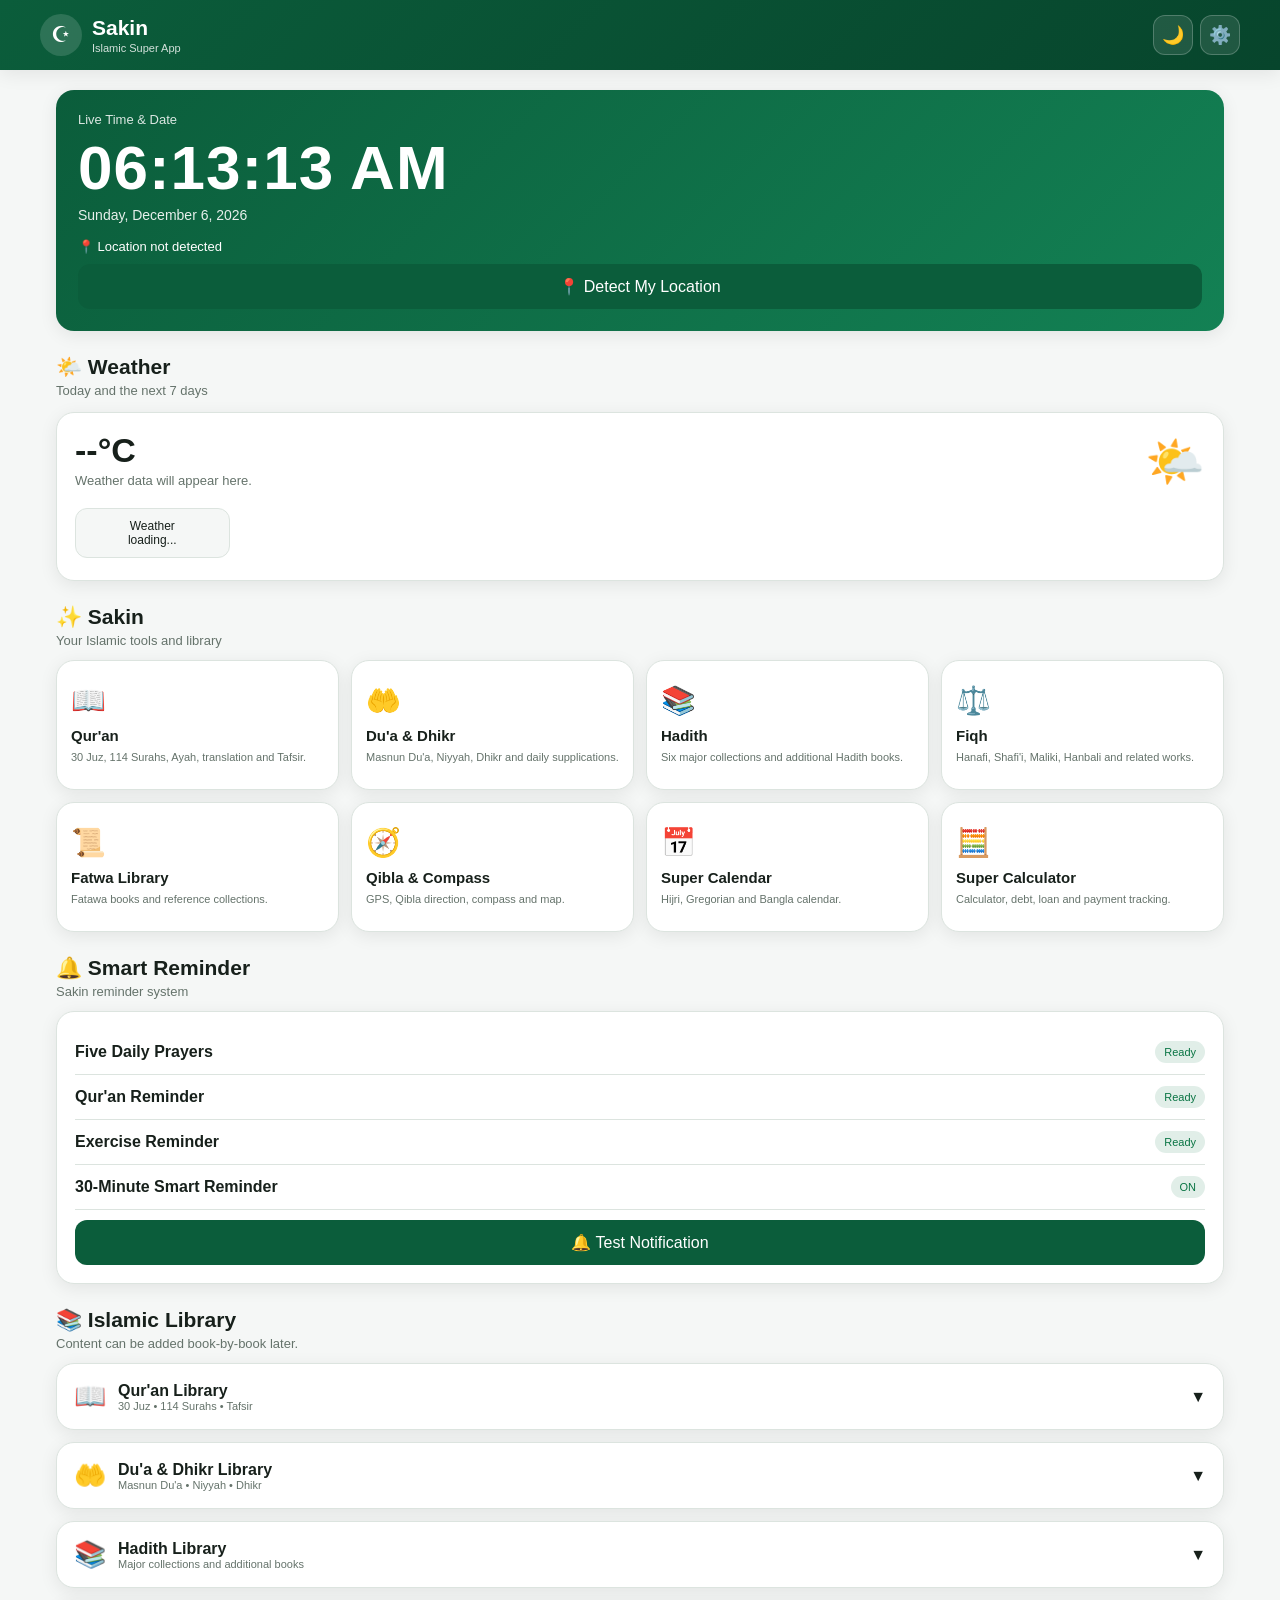
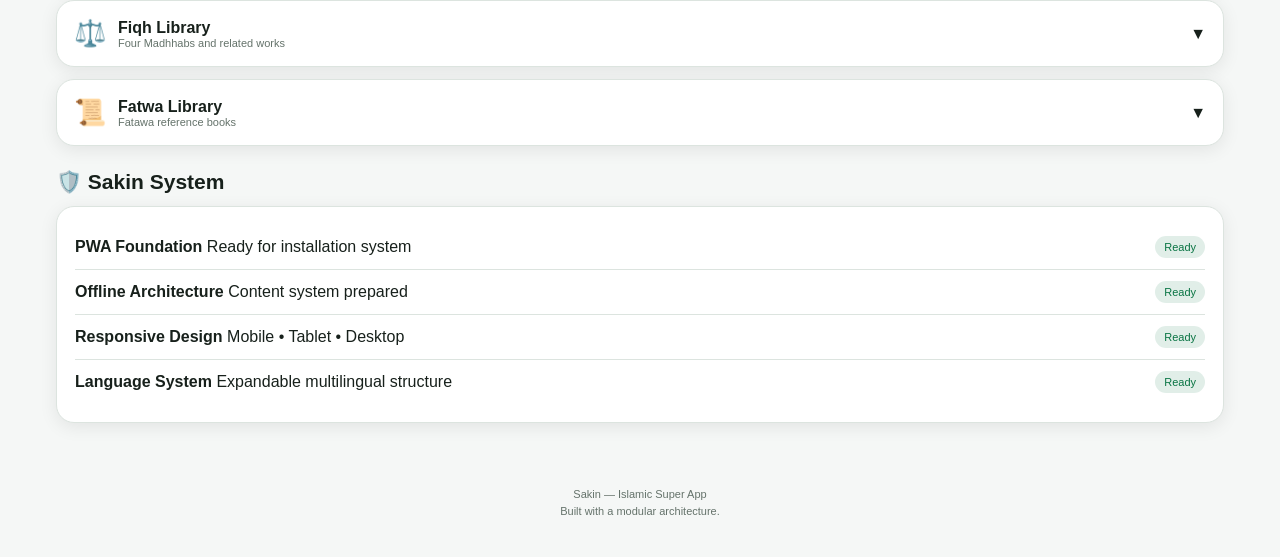
==== index.html @ 3ad5e125 "Update index.html" ====
<!DOCTYPE html>
<html lang="en">
<head>
  <meta charset="UTF-8">

  <meta
    name="viewport"
    content="width=device-width, initial-scale=1.0, viewport-fit=cover"
  >

  <meta
    name="theme-color"
    content="#0b5d3b"
  >

  <meta
    name="description"
    content="Sakin - Islamic Super App"
  >

  <title>Sakin - Islamic Super App</title>
<link rel="manifest" href="manifest.webmanifest">
<meta name="theme-color" content="#0f6b4f">
  <style>
    /* =====================================================
       SAKIN MASTER DESIGN SYSTEM
       ===================================================== */

    :root {
      --primary: #0b5d3b;
      --primary-dark: #07452c;
      --secondary: #d4af37;

      --bg: #f5f7f6;
      --card: #ffffff;
      --text: #17201b;
      --muted: #65736b;
      --border: #dce4df;

      --danger: #b42318;
      --success: #087443;

      --shadow:
        0 4px 18px rgba(0, 0, 0, 0.08);

      --radius: 18px;
    }

    * {
      box-sizing: border-box;
      margin: 0;
      padding: 0;
    }

    html {
      scroll-behavior: smooth;
    }

    body {
      font-family:
        Arial,
        Helvetica,
        sans-serif;

      background: var(--bg);
      color: var(--text);

      min-height: 100vh;

      transition:
        background 0.25s ease,
        color 0.25s ease;
    }

    button,
    select,
    input {
      font: inherit;
    }

    button {
      cursor: pointer;
    }

    /* =====================================================
       DARK MODE
       ===================================================== */

    body.dark-mode {
      --bg: #101614;
      --card: #18211d;
      --text: #f1f5f2;
      --muted: #aab8b0;
      --border: #2b3932;

      --shadow:
        0 4px 18px rgba(0, 0, 0, 0.30);
    }

    /* =====================================================
       HEADER
       ===================================================== */

    .top-header {
      position: sticky;
      top: 0;
      z-index: 1000;

      background:
        linear-gradient(
          135deg,
          var(--primary),
          var(--primary-dark)
        );

      color: white;

      padding:
        14px
        max(14px, env(safe-area-inset-right))
        14px
        max(14px, env(safe-area-inset-left));

      box-shadow: var(--shadow);
    }

    .header-inner {
      max-width: 1200px;
      margin: auto;

      display: flex;
      align-items: center;
      justify-content: space-between;

      gap: 12px;
    }

    .brand {
      display: flex;
      align-items: center;
      gap: 10px;
    }

    .brand-icon {
      width: 42px;
      height: 42px;

      display: grid;
      place-items: center;

      border-radius: 50%;

      background: rgba(255,255,255,0.14);

      font-size: 22px;
    }

    .brand-text h1 {
      font-size: 21px;
      line-height: 1.1;
    }

    .brand-text p {
      font-size: 11px;
      opacity: 0.82;
      margin-top: 3px;
    }

    .header-actions {
      display: flex;
      gap: 7px;
    }

    .icon-button {
      width: 40px;
      height: 40px;

      border: 1px solid rgba(255,255,255,0.22);
      border-radius: 12px;

      background: rgba(255,255,255,0.10);
      color: white;

      font-size: 18px;
    }

    /* =====================================================
       MAIN
       ===================================================== */

    main {
      width: 100%;
      max-width: 1200px;

      margin: auto;

      padding:
        16px
        max(16px, env(safe-area-inset-right))
        40px
        max(16px, env(safe-area-inset-left));
    }

    .section-title {
      margin: 24px 0 12px;
    }

    .section-title h2 {
      font-size: 21px;
    }

    .section-title p {
      color: var(--muted);
      font-size: 13px;
      margin-top: 4px;
    }

    /* =====================================================
       HOME STATUS
       ===================================================== */

    .hero {
      margin-top: 4px;

      background:
        linear-gradient(
          135deg,
          var(--primary),
          #138154
        );

      color: white;

      border-radius: var(--radius);

      padding: 22px;

      box-shadow: var(--shadow);
    }

    .hero-label {
      font-size: 13px;
      opacity: 0.85;
    }

    .live-time {
      font-size: clamp(34px, 8vw, 62px);
      font-weight: 700;

      margin-top: 5px;

      letter-spacing: 1px;
    }

    .live-date {
      font-size: 14px;
      opacity: 0.9;
      margin-top: 4px;
    }

    .location-status {
      margin-top: 16px;

      display: flex;
      align-items: center;
      gap: 8px;

      font-size: 13px;
    }

    /* =====================================================
       WEATHER
       ===================================================== */

    .weather-card {
      margin-top: 14px;
      padding: 18px;

      background: var(--card);
      border: 1px solid var(--border);

      border-radius: var(--radius);

      box-shadow: var(--shadow);
    }

    .weather-main {
      display: flex;
      align-items: center;
      justify-content: space-between;

      gap: 15px;
    }

    .weather-temperature {
      font-size: 34px;
      font-weight: 700;
    }

    .weather-info {
      color: var(--muted);
      font-size: 13px;
      line-height: 1.7;
    }

    .weather-forecast {
      display: grid;

      grid-template-columns:
        repeat(7, minmax(80px, 1fr));

      gap: 8px;

      overflow-x: auto;

      margin-top: 16px;
      padding-bottom: 4px;
    }

    .forecast-day {
      min-width: 80px;

      padding: 10px;

      background: var(--bg);

      border: 1px solid var(--border);

      border-radius: 12px;

      text-align: center;

      font-size: 12px;
    }

    .forecast-icon {
      font-size: 23px;
      margin: 7px 0;
    }

    /* =====================================================
       QUICK ACCESS
       ===================================================== */

    .module-grid {
      display: grid;

      grid-template-columns:
        repeat(auto-fit, minmax(145px, 1fr));

      gap: 12px;
    }

    .module-card {
      border: 1px solid var(--border);

      background: var(--card);

      color: var(--text);

      border-radius: var(--radius);

      padding: 18px 14px;

      min-height: 130px;

      text-align: left;

      box-shadow: var(--shadow);

      transition:
        transform 0.15s ease,
        border-color 0.15s ease;
    }

    .module-card:active {
      transform: scale(0.98);
    }

    .module-icon {
      font-size: 28px;
      margin-bottom: 10px;
    }

    .module-card h3 {
      font-size: 15px;
    }

    .module-card p {
      color: var(--muted);
      font-size: 11px;
      line-height: 1.5;
      margin-top: 5px;
    }

    /* =====================================================
       CONTENT LIBRARY
       ===================================================== */

    .library-card {
      background: var(--card);

      border: 1px solid var(--border);

      border-radius: var(--radius);

      margin-bottom: 12px;

      overflow: hidden;

      box-shadow: var(--shadow);
    }

    .library-header {
      width: 100%;

      border: 0;

      background: transparent;
      color: var(--text);

      padding: 17px;

      display: flex;
      align-items: center;
      justify-content: space-between;

      text-align: left;
    }

    .library-title {
      display: flex;
      align-items: center;
      gap: 12px;
    }

    .library-icon {
      font-size: 26px;
    }

    .library-body {
      display: none;

      padding:
        0
        17px
        17px;
    }

    .library-body.open {
      display: block;
    }

    .book-list {
      display: grid;
      gap: 8px;
    }

    .book-item {
      padding: 13px;

      border-radius: 12px;

      background: var(--bg);

      border: 1px solid var(--border);

      font-size: 13px;
    }

    .book-item small {
      display: block;

      color: var(--muted);

      margin-top: 4px;
    }

    /* =====================================================
       REMINDER
       ===================================================== */

    .reminder-box {
      padding: 18px;

      background: var(--card);

      border:
        1px solid
        var(--border);

      border-radius: var(--radius);

      box-shadow: var(--shadow);
    }

    .reminder-row {
      display: flex;
      align-items: center;
      justify-content: space-between;

      padding: 11px 0;

      border-bottom:
        1px solid
        var(--border);
    }

    .reminder-row:last-child {
      border-bottom: 0;
    }

    .status-badge {
      padding: 5px 9px;

      border-radius: 20px;

      background:
        rgba(8,116,67,0.12);

      color: var(--success);

      font-size: 11px;
    }

    /* =====================================================
       BUTTONS
       ===================================================== */

    .primary-button {
      width: 100%;

      border: 0;

      border-radius: 12px;

      background: var(--primary);
      color: white;

      padding: 13px 16px;

      margin-top: 10px;
    }

    .secondary-button {
      border: 1px solid var(--border);

      border-radius: 12px;

      background: var(--card);
      color: var(--text);

      padding: 11px 14px;
    }

    /* =====================================================
       SETTINGS PANEL
       ===================================================== */

    .settings-panel {
      position: fixed;

      inset: 0;

      z-index: 2000;

      background:
        rgba(0,0,0,0.55);

      display: none;

      align-items: flex-end;
      justify-content: center;
    }

    .settings-panel.open {
      display: flex;
    }

    .settings-sheet {
      width: 100%;
      max-width: 650px;

      max-height: 90vh;

      overflow-y: auto;

      background: var(--card);

      color: var(--text);

      border-radius:
        24px
        24px
        0
        0;

      padding: 20px;
    }

    .settings-top {
      display: flex;
      align-items: center;
      justify-content: space-between;

      margin-bottom: 16px;
    }

    .setting-row {
      display: flex;

      align-items: center;
      justify-content: space-between;

      gap: 15px;

      padding: 15px 0;

      border-bottom:
        1px solid
        var(--border);
    }

    .setting-row strong {
      display: block;
      font-size: 14px;
    }

    .setting-row span {
      display: block;

      color: var(--muted);

      font-size: 11px;

      margin-top: 4px;
    }

    select {
      max-width: 160px;

      padding: 9px;

      border:
        1px solid
        var(--border);

      border-radius: 10px;

      background: var(--card);
      color: var(--text);
    }

    /* =====================================================
       MODAL
       ===================================================== */

    .modal {
      position: fixed;

      inset: 0;

      z-index: 2500;

      background:
        rgba(0,0,0,0.55);

      display: none;

      align-items: center;
      justify-content: center;

      padding: 18px;
    }

    .modal.open {
      display: flex;
    }

    .modal-box {
      width: 100%;
      max-width: 600px;

      max-height: 90vh;

      overflow-y: auto;

      background: var(--card);

      color: var(--text);

      border-radius: 20px;

      padding: 20px;
    }

    /* =====================================================
       FOOTER
       ===================================================== */

    footer {
      text-align: center;

      color: var(--muted);

      font-size: 11px;

      padding: 25px 10px 40px;
    }

    /* =====================================================
       RESPONSIVE
       ===================================================== */

    @media (max-width: 600px) {

      main {
        padding-top: 12px;
      }

      .module-grid {
        grid-template-columns:
          repeat(2, minmax(0, 1fr));
      }

      .weather-forecast {
        grid-template-columns:
          repeat(7, 80px);
      }
    }

    @media (min-width: 900px) {

      .module-grid {
        grid-template-columns:
          repeat(4, 1fr);
      }

      .settings-panel {
        align-items: center;
      }

      .settings-sheet {
        border-radius: 22px;
      }
    }
  </style>
</head>

<body>

  <!-- =====================================================
       SAKIN HEADER
       ===================================================== -->

  <header class="top-header">

    <div class="header-inner">

      <div class="brand">

        <div class="brand-icon">
          ☪
        </div>

        <div class="brand-text">
          <h1>Sakin</h1>
          <p>Islamic Super App</p>
        </div>

      </div>

      <div class="header-actions">

        <button
          class="icon-button"
          type="button"
          onclick="toggleDarkMode()"
          aria-label="Dark mode"
        >
          🌙
        </button>

        <button
          class="icon-button"
          type="button"
          onclick="openSettings()"
          aria-label="Settings"
        >
          ⚙️
        </button>

      </div>

    </div>

  </header>


  <!-- =====================================================
       MAIN HOME
       ===================================================== -->

  <main>

    <!-- LIVE TIME -->

    <section class="hero">

      <div class="hero-label">
        Live Time & Date
      </div>

      <div
        id="live-time"
        class="live-time"
      >
        --:--:--
      </div>

      <div
        id="live-date"
        class="live-date"
      >
        Loading date...
      </div>

      <div
        id="location-status"
        class="location-status"
      >
        📍 Location not detected
      </div>

      <button
        class="primary-button"
        type="button"
        onclick="requestLocation()"
      >
        📍 Detect My Location
      </button>

    </section>


    <!-- ===================================================
         WEATHER
         =================================================== -->

    <div class="section-title">

      <h2>🌤️ Weather</h2>

      <p>
        Today and the next 7 days
      </p>

    </div>

    <section class="weather-card">

      <div class="weather-main">

        <div>

          <div
            id="weather-temperature"
            class="weather-temperature"
          >
            --°C
          </div>

          <div
            id="weather-condition"
            class="weather-info"
          >
            Weather data will appear here.
          </div>

        </div>

        <div
          id="weather-icon"
          style="font-size:48px;"
        >
          🌤️
        </div>

      </div>

      <div
        id="weather-forecast"
        class="weather-forecast"
      >

        <div class="forecast-day">
          Weather<br>loading...
        </div>

      </div>

    </section>


    <!-- ===================================================
         QUICK ACCESS
         =================================================== -->

    <div class="section-title">

      <h2>✨ Sakin</h2>

      <p>
        Your Islamic tools and library
      </p>

    </div>

    <section class="module-grid">

      <button
        class="module-card"
        onclick="openModule('quran')"
      >
        <div class="module-icon">📖</div>
        <h3>Qur'an</h3>
        <p>
          30 Juz, 114 Surahs, Ayah,
          translation and Tafsir.
        </p>
      </button>


      <button
        class="module-card"
        onclick="openModule('dua')"
      >
        <div class="module-icon">🤲</div>
        <h3>Du'a & Dhikr</h3>
        <p>
          Masnun Du'a, Niyyah,
          Dhikr and daily supplications.
        </p>
      </button>


      <button
        class="module-card"
        onclick="openModule('hadith')"
      >
        <div class="module-icon">📚</div>
        <h3>Hadith</h3>
        <p>
          Six major collections and
          additional Hadith books.
        </p>
      </button>


      <button
        class="module-card"
        onclick="openModule('fiqh')"
      >
        <div class="module-icon">⚖️</div>
        <h3>Fiqh</h3>
        <p>
          Hanafi, Shafi'i, Maliki,
          Hanbali and related works.
        </p>
      </button>


      <button
        class="module-card"
        onclick="openModule('fatwa')"
      >
        <div class="module-icon">📜</div>
        <h3>Fatwa Library</h3>
        <p>
          Fatawa books and reference
          collections.
        </p>
      </button>


      <button
        class="module-card"
        onclick="openModule('qibla')"
      >
        <div class="module-icon">🧭</div>
        <h3>Qibla & Compass</h3>
        <p>
          GPS, Qibla direction,
          compass and map.
        </p>
      </button>


      <button
        class="module-card"
        onclick="openModule('calendar')"
      >
        <div class="module-icon">📅</div>
        <h3>Super Calendar</h3>
        <p>
          Hijri, Gregorian and
          Bangla calendar.
        </p>
      </button>


      <button
        class="module-card"
        onclick="openModule('calculator')"
      >
        <div class="module-icon">🧮</div>
        <h3>Super Calculator</h3>
        <p>
          Calculator, debt,
          loan and payment tracking.
        </p>
      </button>

    </section>


    <!-- ===================================================
         SMART REMINDER
         =================================================== -->

    <div class="section-title">

      <h2>🔔 Smart Reminder</h2>

      <p>
        Sakin reminder system
      </p>

    </div>

    <section class="reminder-box">

      <div class="reminder-row">

        <div>
          <strong>Five Daily Prayers</strong>
        </div>

        <span class="status-badge">
          Ready
        </span>

      </div>


      <div class="reminder-row">

        <div>
          <strong>Qur'an Reminder</strong>
        </div>

        <span class="status-badge">
          Ready
        </span>

      </div>


      <div class="reminder-row">

        <div>
          <strong>Exercise Reminder</strong>
        </div>

        <span class="status-badge">
          Ready
        </span>

      </div>


      <div class="reminder-row">

        <div>
          <strong>30-Minute Smart Reminder</strong>
        </div>

        <span
          id="reminder-status"
          class="status-badge"
        >
          ON
        </span>

      </div>


      <button
        class="primary-button"
        onclick="testNotification()"
      >
        🔔 Test Notification
      </button>

    </section>


    <!-- ===================================================
         ISLAMIC LIBRARY
         =================================================== -->

    <div class="section-title">

      <h2>📚 Islamic Library</h2>

      <p>
        Content can be added book-by-book later.
      </p>

    </div>


    <!-- QURAN -->

    <section class="library-card">

      <button
        class="library-header"
        onclick="toggleLibrary('quran-library')"
      >

        <div class="library-title">

          <div class="library-icon">
            📖
          </div>

          <div>
            <strong>Qur'an Library</strong>
            <div style="font-size:11px;color:var(--muted);">
              30 Juz • 114 Surahs • Tafsir
            </div>
          </div>

        </div>

        <span>▼</span>

      </button>


      <div
        id="quran-library"
        class="library-body"
      >

        <div class="book-list">

          <div class="book-item">
            Juz 01
            <small>
              Content module ready for insertion
            </small>
          </div>

          <div class="book-item">
            Juz 02
            <small>
              Content module ready for insertion
            </small>
          </div>

          <div class="book-item">
            Juz 03
            <small>
              Content module ready for insertion
            </small>
          </div>

          <div class="book-item">
            + Add remaining Juz 04–30
            <small>
              New content can be added without changing the Home structure.
            </small>
          </div>

          <div class="book-item">
            Tafsir Library
            <small>
              Individual Tafsir sources can be added here.
            </small>
          </div>

        </div>

      </div>

    </section>


    <!-- DU'A -->

    <section class="library-card">

      <button
        class="library-header"
        onclick="toggleLibrary('dua-library')"
      >

        <div class="library-title">

          <div class="library-icon">
            🤲
          </div>

          <div>
            <strong>Du'a & Dhikr Library</strong>
            <div style="font-size:11px;color:var(--muted);">
              Masnun Du'a • Niyyah • Dhikr
            </div>
          </div>

        </div>

        <span>▼</span>

      </button>


      <div
        id="dua-library"
        class="library-body"
      >

        <div class="book-list">

          <div class="book-item">
            Masnun Du'a
          </div>

          <div class="book-item">
            Five Daily Prayer Niyyah
          </div>

          <div class="book-item">
            Tahajjud
          </div>

          <div class="book-item">
            Jumu'ah & Eid
          </div>

          <div class="book-item">
            Ayatul Kursi
          </div>

          <div class="book-item">
            Sayyidul Istighfar
          </div>

          <div class="book-item">
            Surah Al-Hashr — Last Three Ayahs
          </div>

        </div>

      </div>

    </section>


    <!-- HADITH -->

    <section class="library-card">

      <button
        class="library-header"
        onclick="toggleLibrary('hadith-library')"
      >

        <div class="library-title">

          <div class="library-icon">
            📚
          </div>

          <div>
            <strong>Hadith Library</strong>
            <div style="font-size:11px;color:var(--muted);">
              Major collections and additional books
            </div>
          </div>

        </div>

        <span>▼</span>

      </button>


      <div
        id="hadith-library"
        class="library-body"
      >

        <div class="book-list">

          <div class="book-item">
            Sahih al-Bukhari
          </div>

          <div class="book-item">
            Sahih Muslim
          </div>

          <div class="book-item">
            Sunan Abi Dawud
          </div>

          <div class="book-item">
            Jami' at-Tirmidhi
          </div>

          <div class="book-item">
            Sunan an-Nasa'i
          </div>

          <div class="book-item">
            Sunan Ibn Majah
          </div>

          <div class="book-item">
            Muwatta Imam Malik
          </div>

          <div class="book-item">
            + Add More Hadith Books
          </div>

        </div>

      </div>

    </section>


    <!-- FIQH -->

    <section class="library-card">

      <button
        class="library-header"
        onclick="toggleLibrary('fiqh-library')"
      >

        <div class="library-title">

          <div class="library-icon">
            ⚖️
          </div>

          <div>
            <strong>Fiqh Library</strong>
            <div style="font-size:11px;color:var(--muted);">
              Four Madhhabs and related works
            </div>
          </div>

        </div>

        <span>▼</span>

      </button>


      <div
        id="fiqh-library"
        class="library-body"
      >

        <div class="book-list">

          <div class="book-item">
            Hanafi Fiqh
          </div>

          <div class="book-item">
            Shafi'i Fiqh
          </div>

          <div class="book-item">
            Maliki Fiqh
          </div>

          <div class="book-item">
            Hanbali Fiqh
          </div>

          <div class="book-item">
            Four Imams — Reference Library
          </div>

          <div class="book-item">
            + Add Fiqh Books
          </div>

        </div>

      </div>

    </section>


    <!-- FATWA -->

    <section class="library-card">

      <button
        class="library-header"
        onclick="toggleLibrary('fatwa-library')"
      >

        <div class="library-title">

          <div class="library-icon">
            📜
          </div>

          <div>
            <strong>Fatwa Library</strong>
            <div style="font-size:11px;color:var(--muted);">
              Fatawa reference books
            </div>
          </div>

        </div>

        <span>▼</span>

      </button>


      <div
        id="fatwa-library"
        class="library-body"
      >

        <div class="book-list">

          <div class="book-item">
            Fatawa Shami
          </div>

          <div class="book-item">
            Fatawa Alamgiri
          </div>

          <div class="book-item">
            Other Fatawa Collections
          </div>

          <div class="book-item">
            + Add More Fatwa Books
          </div>

        </div>

      </div>

    </section>


    <!-- ===================================================
         SYSTEM STATUS
         =================================================== -->

    <div class="section-title">

      <h2>🛡️ Sakin System</h2>

    </div>

    <section class="reminder-box">

      <div class="reminder-row">

        <div>
          <strong>PWA Foundation</strong>
          <span>Ready for installation system</span>
        </div>

        <span class="status-badge">
          Ready
        </span>

      </div>


      <div class="reminder-row">

        <div>
          <strong>Offline Architecture</strong>
          <span>Content system prepared</span>
        </div>

        <span class="status-badge">
          Ready
        </span>

      </div>


      <div class="reminder-row">

        <div>
          <strong>Responsive Design</strong>
          <span>Mobile • Tablet • Desktop</span>
        </div>

        <span class="status-badge">
          Ready
        </span>

      </div>


      <div class="reminder-row">

        <div>
          <strong>Language System</strong>
          <span>Expandable multilingual structure</span>
        </div>

        <span class="status-badge">
          Ready
        </span>

      </div>

    </section>

  </main>


  <!-- =====================================================
       FOOTER
       ===================================================== -->

  <footer>
    <div>
      Sakin — Islamic Super App
    </div>

    <div style="margin-top:5px;">
      Built with a modular architecture.
    </div>
  </footer>


  <!-- =====================================================
       SETTINGS PANEL
       ===================================================== -->

  <div
    id="settings-panel"
    class="settings-panel"
    onclick="closeSettingsOutside(event)"
  >

    <div
      class="settings-sheet"
      onclick="event.stopPropagation()"
    >

      <div class="settings-top">

        <h2>⚙️ Settings</h2>

        <button
          class="secondary-button"
          onclick="closeSettings()"
        >
          ✕
        </button>

      </div>


      <div class="setting-row">

        <div>
          <strong>🌙 Dark Mode</strong>
          <span>
            Change Sakin appearance
          </span>
        </div>

        <button
          class="secondary-button"
          onclick="toggleDarkMode()"
        >
          Toggle
        </button>

      </div>


      <div class="setting-row">

        <div>
          <strong>🔔 Smart Reminder</strong>
          <span>
            Enable or disable reminder system
          </span>
        </div>

        <button
          id="reminder-toggle"
          class="secondary-button"
          onclick="toggleReminder()"
        >
          ON
        </button>

      </div>


      <div class="setting-row">

        <div>
          <strong>🌐 Language</strong>
          <span>
            Default language: English
          </span>
        </div>

        <select
          id="language-select"
          onchange="changeLanguage(this.value)"
        >

          <option value="en">
            English
          </option>

          <option value="bn">
            বাংলা
          </option>

          <option value="ar">
            العربية
          </option>

          <option value="ur">
            اردو
          </option>

          <option value="tr">
            Türkçe
          </option>

          <option value="id">
            Indonesian
          </option>

          <option value="ms">
            Malay
          </option>

          <option value="fa">
            فارسی
          </option>

        </select>

      </div>


      <div class="setting-row">

        <div>
          <strong>📍 Location</strong>
          <span id="settings-location">
            Location not detected
          </span>
        </div>

        <button
          class="secondary-button"
          onclick="requestLocation()"
        >
          Detect
        </button>

      </div>


      <div class="setting-row">

        <div>
          <strong>🔔 Notification Permission</strong>
          <span>
            Browser notification permission
          </span>
        </div>

        <button
          class="secondary-button"
          onclick="requestNotificationPermission()"
        >
          Allow
        </button>

      </div>


      <div style="margin-top:18px;">

        <button
          class="primary-button"
          onclick="closeSettings()"
        >
          Done
        </button>

      </div>

    </div>

  </div>


  <!-- =====================================================
       GENERAL MODULE MODAL
       ===================================================== -->

  <div
    id="module-modal"
    class="modal"
    onclick="closeModuleOutside(event)"
  >

    <div
      class="modal-box"
      onclick="event.stopPropagation()"
    >

      <div
        style="
          display:flex;
          align-items:center;
          justify-content:space-between;
          gap:10px;
        "
      >

        <h2 id="module-title">
          Sakin Module
        </h2>

        <button
          class="secondary-button"
          onclick="closeModule()"
        >
          ✕
        </button>

      </div>


      <div
        id="module-content"
        style="margin-top:16px;"
      >
      </div>

    </div>

  </div>


  <!-- =====================================================
       JAVASCRIPT
       ===================================================== -->

  <script>

    /* =====================================================
       SAKIN GLOBAL STATE
       ===================================================== */

    const SAKIN = {

      language:
        localStorage.getItem("sakinLanguage")
        || "en",

      darkMode:
        localStorage.getItem("sakinDarkMode")
        === "true",

      reminder:
        localStorage.getItem("sakinReminder")
        !== "false",

      latitude:
        localStorage.getItem("sakinLatitude"),

      longitude:
        localStorage.getItem("sakinLongitude")

    };


    /* =====================================================
       LIVE CLOCK
       ===================================================== */

    function updateLiveClock() {

      const now = new Date();

      const time =
        now.toLocaleTimeString(
          "en-US",
          {
            hour: "2-digit",
            minute: "2-digit",
            second: "2-digit"
          }
        );

      const date =
        now.toLocaleDateString(
          "en-US",
          {
            weekday: "long",
            year: "numeric",
            month: "long",
            day: "numeric"
          }
        );

      const timeElement =
        document.getElementById("live-time");

      const dateElement =
        document.getElementById("live-date");

      if (timeElement) {
        timeElement.textContent = time;
      }

      if (dateElement) {
        dateElement.textContent = date;
      }

    }


    updateLiveClock();

    setInterval(
      updateLiveClock,
      1000
    );


    /* =====================================================
       DARK MODE
       ===================================================== */

    function applyDarkMode() {

      document.body.classList.toggle(
        "dark-mode",
        SAKIN.darkMode
      );

    }


    function toggleDarkMode() {

      SAKIN.darkMode =
        !SAKIN.darkMode;

      localStorage.setItem(
        "sakinDarkMode",
        SAKIN.darkMode
      );

      applyDarkMode();

    }


    applyDarkMode();


    /* =====================================================
       SETTINGS
       ===================================================== */

    function openSettings() {

      const panel =
        document.getElementById(
          "settings-panel"
        );

      if (panel) {
        panel.classList.add("open");
      }

    }


    function closeSettings() {

      const panel =
        document.getElementById(
          "settings-panel"
        );

      if (panel) {
        panel.classList.remove("open");
      }

    }


    function closeSettingsOutside(event) {

      if (
        event.target &&
        event.target.id ===
        "settings-panel"
      ) {
        closeSettings();
      }

    }


    /* =====================================================
       LOCATION
       ===================================================== */

    function requestLocation() {

      if (
        !navigator.geolocation
      ) {

        updateLocationText(
          "Location is not supported."
        );

        return;

      }


      updateLocationText(
        "Detecting location..."
      );


      navigator.geolocation.getCurrentPosition(

        function(position) {

          SAKIN.latitude =
            position.coords.latitude;

          SAKIN.longitude =
            position.coords.longitude;


          localStorage.setItem(
            "sakinLatitude",
            SAKIN.latitude
          );

          localStorage.setItem(
            "sakinLongitude",
            SAKIN.longitude
          );


          updateLocationText(
            "Location detected successfully."
          );


          loadWeather();

        },

        function() {

          updateLocationText(
            "Location permission was not granted."
          );

        },

        {

          enableHighAccuracy: true,

          timeout: 10000,

          maximumAge: 3600000

        }

      );

    }


    function updateLocationText(message) {

      const home =
        document.getElementById(
          "location-status"
        );

      const settings =
        document.getElementById(
          "settings-location"
        );

      if (home) {
        home.textContent =
          "📍 " + message;
      }

      if (settings) {
        settings.textContent =
          message;
      }

    }


    /* =====================================================
       WEATHER FOUNDATION
       ===================================================== */

    async function loadWeather() {

      if (
        !SAKIN.latitude ||
        !SAKIN.longitude
      ) {

        document.getElementById(
          "weather-condition"
        ).textContent =
          "Allow location access to load local weather.";

        return;

      }


      try {

        const url =
          "https://api.open-meteo.com/v1/forecast"
          + "?latitude="
          + encodeURIComponent(
              SAKIN.latitude
            )
          + "&longitude="
          + encodeURIComponent(
              SAKIN.longitude
            )
          + "&current=temperature_2m,weather_code"
          + "&daily=temperature_2m_max,temperature_2m_min,weather_code"
          + "&timezone=auto";


        const response =
          await fetch(url);


        if (!response.ok) {
          throw new Error(
            "Weather request failed."
          );
        }


        const data =
          await response.json();


        if (
          data.current &&
          data.current.temperature_2m
          !== undefined
        ) {

          document.getElementById(
            "weather-temperature"
          ).textContent =
            Math.round(
              data.current.temperature_2m
            )
            + "°C";

        }


        document.getElementById(
          "weather-condition"
        ).textContent =
          "Current local weather";



        const forecast =
          document.getElementById(
            "weather-forecast"
          );


        forecast.innerHTML = "";


        if (
          data.daily &&
          data.daily.time
        ) {

          const days =
            Math.min(
              7,
              data.daily.time.length
            );


          for (
            let i = 0;
            i < days;
            i++
          ) {

            const day =
              new Date(
                data.daily.time[i]
              );


            const card =
              document.createElement(
                "div"
              );

            card.className =
              "forecast-day";


            card.innerHTML =

              "<strong>"
              +
              day.toLocaleDateString(
                "en-US",
                {
                  weekday: "short"
                }
              )
              +
              "</strong>"
              +

              "<div class='forecast-icon'>🌤️</div>"
              +

              "<div>"
              +
              Math.round(
                data.daily.temperature_2m_max[i]
              )
              +
              "° / "
              +
              Math.round(
                data.daily.temperature_2m_min[i]
              )
              +
              "°C"
              +
              "</div>";


            forecast.appendChild(
              card
            );

          }

        }

      }

      catch (error) {

        console.log(
          "Sakin weather error:",
          error
        );


        document.getElementById(
          "weather-condition"
        ).textContent =
          "Weather update is temporarily unavailable.";

      }

    }


    /* =====================================================
       REMINDER
       ===================================================== */

    function toggleReminder() {

      SAKIN.reminder =
        !SAKIN.reminder;


      localStorage.setItem(
        "sakinReminder",
        SAKIN.reminder
      );


      const button =
        document.getElementById(
          "reminder-toggle"
        );

      const status =
        document.getElementById(
          "reminder-status"
        );


      if (button) {

        button.textContent =
          SAKIN.reminder
          ? "ON"
          : "OFF";

      }


      if (status) {

        status.textContent =
          SAKIN.reminder
          ? "ON"
          : "OFF";

      }

    }


    /* =====================================================
       NOTIFICATIONS
       ===================================================== */

    async function requestNotificationPermission() {

      if (
        !("Notification" in window)
      ) {

        alert(
          "Notifications are not supported by this browser."
        );

        return;

      }


      const permission =
        await Notification.requestPermission();


      if (
        permission === "granted"
      ) {

        alert(
          "Sakin notification permission is enabled."
        );

      }

    }


    async function testNotification() {

      if (
        !("Notification" in window)
      ) {

        alert(
          "Notifications are not supported."
        );

        return;

      }


      if (
        Notification.permission
        !== "granted"
      ) {

        const permission =
          await Notification.requestPermission();


        if (
          permission !== "granted"
        ) {

          return;

        }

      }


      new Notification(
        "Sakin Smart Reminder",
        {
          body:
            "Sakin notification system is working."
        }
      );

    }


    /* =====================================================
       LIBRARY ACCORDION
       ===================================================== */

    function toggleLibrary(id) {

      const element =
        document.getElementById(id);


      if (element) {

        element.classList.toggle(
          "open"
        );

      }

    }


    /* =====================================================
       MODULE SYSTEM
       ===================================================== */

    function openModule(module) {

      const modal =
        document.getElementById(
          "module-modal"
        );

      const title =
        document.getElementById(
          "module-title"
        );

      const content =
        document.getElementById(
          "module-content"
        );


      const modules = {

        quran: {

          title:
            "📖 Qur'an",

          content:
            `
            <p>
              Qur'an module foundation is ready.
            </p>

            <div class="book-list" style="margin-top:14px;">

              <div class="book-item">
                30 Juz
              </div>

              <div class="book-item">
                114 Surahs
              </div>

              <div class="book-item">
                Arabic • Bangla • English
              </div>

              <div class="book-item">
                Tafsir Library
              </div>

            </div>
            `

        },


        dua: {

          title:
            "🤲 Du'a & Dhikr",

          content:
            `
            <div class="book-list">

              <div class="book-item">
                Masnun Du'a
              </div>

              <div class="book-item">
                Five Daily Prayer Niyyah
              </div>

              <div class="book-item">
                Tahajjud
              </div>

              <div class="book-item">
                Jumu'ah & Eid
              </div>

              <div class="book-item">
                Ayatul Kursi
              </div>

              <div class="book-item">
                Sayyidul Istighfar
              </div>

            </div>
            `

        },


        hadith: {

          title:
            "📚 Hadith",

          content:
            `
            <div class="book-list">

              <div class="book-item">
                Sahih al-Bukhari
              </div>

              <div class="book-item">
                Sahih Muslim
              </div>

              <div class="book-item">
                Sunan Abi Dawud
              </div>

              <div class="book-item">
                Jami' at-Tirmidhi
              </div>

              <div class="book-item">
                Sunan an-Nasa'i
              </div>

              <div class="book-item">
                Sunan Ibn Majah
              </div>

              <div class="book-item">
                Muwatta Imam Malik
              </div>

            </div>
            `

        },


        fiqh: {

          title:
            "⚖️ Fiqh",

          content:
            `
            <div class="book-list">

              <div class="book-item">
                Hanafi
              </div>

              <div class="book-item">
                Shafi'i
              </div>

              <div class="book-item">
                Maliki
              </div>

              <div class="book-item">
                Hanbali
              </div>

              <div class="book-item">
                Four Imams Reference Library
              </div>

            </div>
            `

        },


        fatwa: {

          title:
            "📜 Fatwa Library",

          content:
            `
            <div class="book-list">

              <div class="book-item">
                Fatawa Shami
              </div>

              <div class="book-item">
                Fatawa Alamgiri
              </div>

              <div class="book-item">
                Additional Fatawa Books
              </div>

            </div>
            `

        },


        qibla: {

          title:
            "🧭 Qibla & Compass",

          content:
            `
            <p>
              Qibla and compass foundation is ready.
            </p>

            <p style="margin-top:10px;color:var(--muted);">
              GPS and device compass integration
              will be connected in the next module.
            </p>
            `

        },


        calendar: {

          title:
            "📅 Super Calendar",

          content:
            `
            <div class="book-list">

              <div class="book-item">
                Gregorian Calendar
              </div>

              <div class="book-item">
                Hijri Calendar
              </div>

              <div class="book-item">
                Bangla Calendar
              </div>

              <div class="book-item">
                Location-based Holidays
              </div>

            </div>
            `

        },


        calculator: {

          title:
            "🧮 Super Calculator",

          content:
            `
            <div class="book-list">

              <div class="book-item">
                Super Calculator
              </div>

              <div class="book-item">
                Loan Tracking
              </div>

              <div class="book-item">
                Debt / Due Tracking
              </div>

              <div class="book-item">
                Payment Reminder
              </div>

            </div>
            `

        }

      };


      const selected =
        modules[module];


      if (!selected) {
        return;
      }


      title.textContent =
        selected.title;


      content.innerHTML =
        selected.content;


      modal.classList.add(
        "open"
      );

    }


    function closeModule() {

      document.getElementById(
        "module-modal"
      ).classList.remove(
        "open"
      );

    }


    function closeModuleOutside(event) {

      if (
        event.target &&
        event.target.id ===
        "module-modal"
      ) {

        closeModule();

      }

    }


    /* =====================================================
       LANGUAGE FOUNDATION
       ===================================================== */

    function changeLanguage(language) {

      SAKIN.language =
        language;


      localStorage.setItem(
        "sakinLanguage",
        language
      );


      /*
        Full multilingual content system
        will be connected to the content
        database/module in a later stage.
      */

      console.log(
        "Sakin language:",
        language
      );

    }


    /* =====================================================
       INITIALIZATION
       ===================================================== */

    function initializeSakin() {

      const language =
        document.getElementById(
          "language-select"
        );

      if (language) {

        language.value =
          SAKIN.language;

      }


      const reminder =
        document.getElementById(
          "reminder-toggle"
        );

      if (reminder) {

        reminder.textContent =
          SAKIN.reminder
          ? "ON"
          : "OFF";

      }


      const status =
        document.getElementById(
          "reminder-status"
        );

      if (status) {

        status.textContent =
          SAKIN.reminder
          ? "ON"
          : "OFF";

      }


      if (
        SAKIN.latitude &&
        SAKIN.longitude
      ) {

        updateLocationText(
          "Previously saved location available."
        );

        loadWeather();

      }

    }
  


    initializeSakin();
if ("serviceWorker" in navigator) {
  window.addEventListener("load", () => {
    navigator.serviceWorker.register("./service-worker.js")
      .catch(error => {
        console.error("Sakin Service Worker failed:", error);
      });
  });
}
  </script>

</body>
</html>
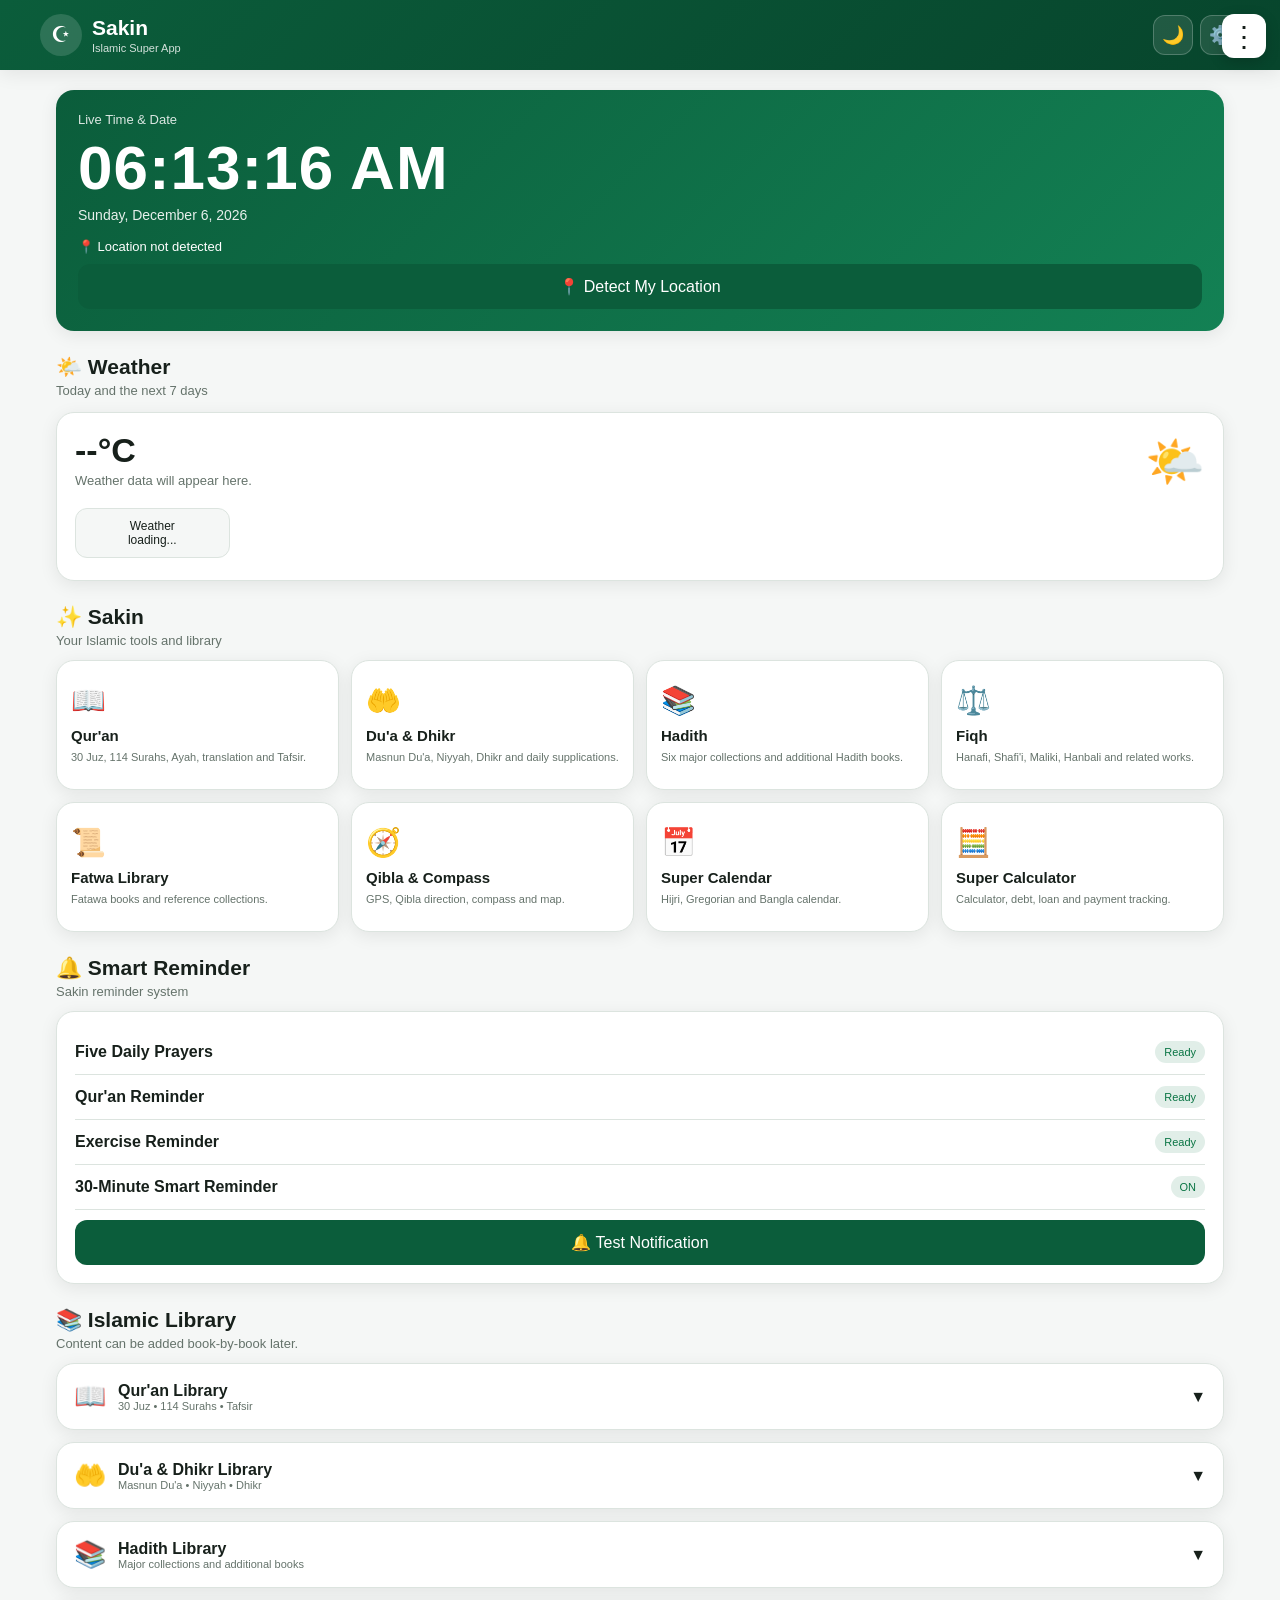
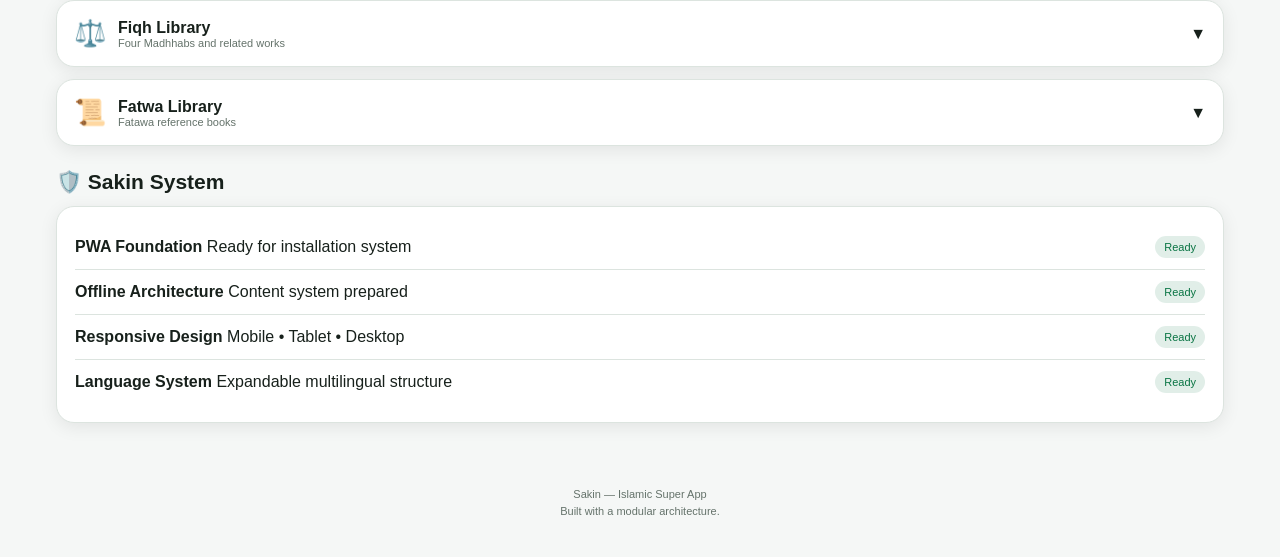
==== commit eb673b00: "Update index.html" ====
--- a/index.html
+++ b/index.html
@@ -2817,11 +2817,168 @@
   window.addEventListener("load", () => {
     navigator.serviceWorker.register("./service-worker.js")
       .catch(error => {
-        console.error("Sakin Service Worker failed:", error);
+   
+      console.error("Sakin Service Worker failed:", error);
       });
   });
 }
   </script>
-
+  
+<style>
+#sakin-three-dot {
+  position: fixed;
+  top: 14px;
+  right: 14px;
+  z-index: 99999;
+}
+
+#sakin-three-dot-button {
+  width: 44px;
+  height: 44px;
+  border: 0;
+  border-radius: 12px;
+  background: var(--card, #ffffff);
+  color: var(--text, #111111);
+  box-shadow: 0 4px 14px rgba(0,0,0,0.18);
+  font-size: 28px;
+  cursor: pointer;
+}
+
+#sakin-three-dot-menu {
+  display: none;
+  position: absolute;
+  top: 50px;
+  right: 0;
+  width: 235px;
+  max-height: 75vh;
+  overflow-y: auto;
+  background: var(--card, #ffffff);
+  color: var(--text, #111111);
+  border: 1px solid var(--border, #dddddd);
+  border-radius: 16px;
+  box-shadow: 0 8px 28px rgba(0,0,0,0.22);
+  padding: 8px;
+}
+
+#sakin-three-dot-menu.open {
+  display: block;
+}
+
+.sakin-menu-item {
+  width: 100%;
+  border: 0;
+  background: transparent;
+  color: inherit;
+  text-align: left;
+  padding: 13px 12px;
+  border-radius: 10px;
+  font-size: 14px;
+  cursor: pointer;
+}
+
+.sakin-menu-item:hover {
+  background: rgba(0,0,0,0.06);
+}
+</style>
+
+<div id="sakin-three-dot">
+
+  <button
+    id="sakin-three-dot-button"
+    type="button"
+    onclick="toggleSakinThreeDot()"
+    aria-label="Sakin Menu"
+  >
+    ⋮
+  </button>
+
+  <div id="sakin-three-dot-menu">
+
+    <button class="sakin-menu-item" onclick="goHome(); closeSakinThreeDot();">
+      🏠 Home
+    </button>
+
+    <button class="sakin-menu-item" onclick="addToHomeScreen();">
+      ➕ Add to Home Screen
+    </button>
+
+    <button class="sakin-menu-item" onclick="openSettings(); closeSakinThreeDot();">
+      ⚙️ Settings
+    </button>
+
+    <button class="sakin-menu-item" onclick="toggleDarkMode(); closeSakinThreeDot();">
+      🌙 Dark Mode
+    </button>
+
+    <button
+      class="sakin-menu-item"
+      onclick="document.body.classList.toggle('night-mode'); closeSakinThreeDot();"
+    >
+      🌃 Night Mode
+    </button>
+
+    <button
+      class="sakin-menu-item"
+      onclick="requestNotificationPermission(); closeSakinThreeDot();"
+    >
+      🔔 Notifications
+    </button>
+
+    <button
+      class="sakin-menu-item"
+      onclick="requestLocation(); closeSakinThreeDot();"
+    >
+      📍 Location
+    </button>
+
+    <button
+      class="sakin-menu-item"
+      onclick="openModal('Language'); closeSakinThreeDot();"
+    >
+      🌐 Language
+    </button>
+
+    <button class="sakin-menu-item" onclick="installSakin();">
+      📲 Install Sakin
+    </button>
+
+    <button
+      class="sakin-menu-item"
+      onclick="openModal('Privacy & Security'); closeSakinThreeDot();"
+    >
+      🛡️ Privacy & Security
+    </button>
+
+    <button
+      class="sakin-menu-item"
+      onclick="openModal('About Sakin'); closeSakinThreeDot();"
+    >
+      ℹ️ About Sakin
+    </button>
+
+  </div>
+</div>
+
+<script>
+function toggleSakinThreeDot() {
+  document
+    .getElementById("sakin-three-dot-menu")
+    .classList.toggle("open");
+}
+
+function closeSakinThreeDot() {
+  document
+    .getElementById("sakin-three-dot-menu")
+    .classList.remove("open");
+}
+
+document.addEventListener("click", function(event) {
+  const box = document.getElementById("sakin-three-dot");
+
+  if (box && !box.contains(event.target)) {
+    closeSakinThreeDot();
+  }
+});
+</script>
 </body>
 </html>
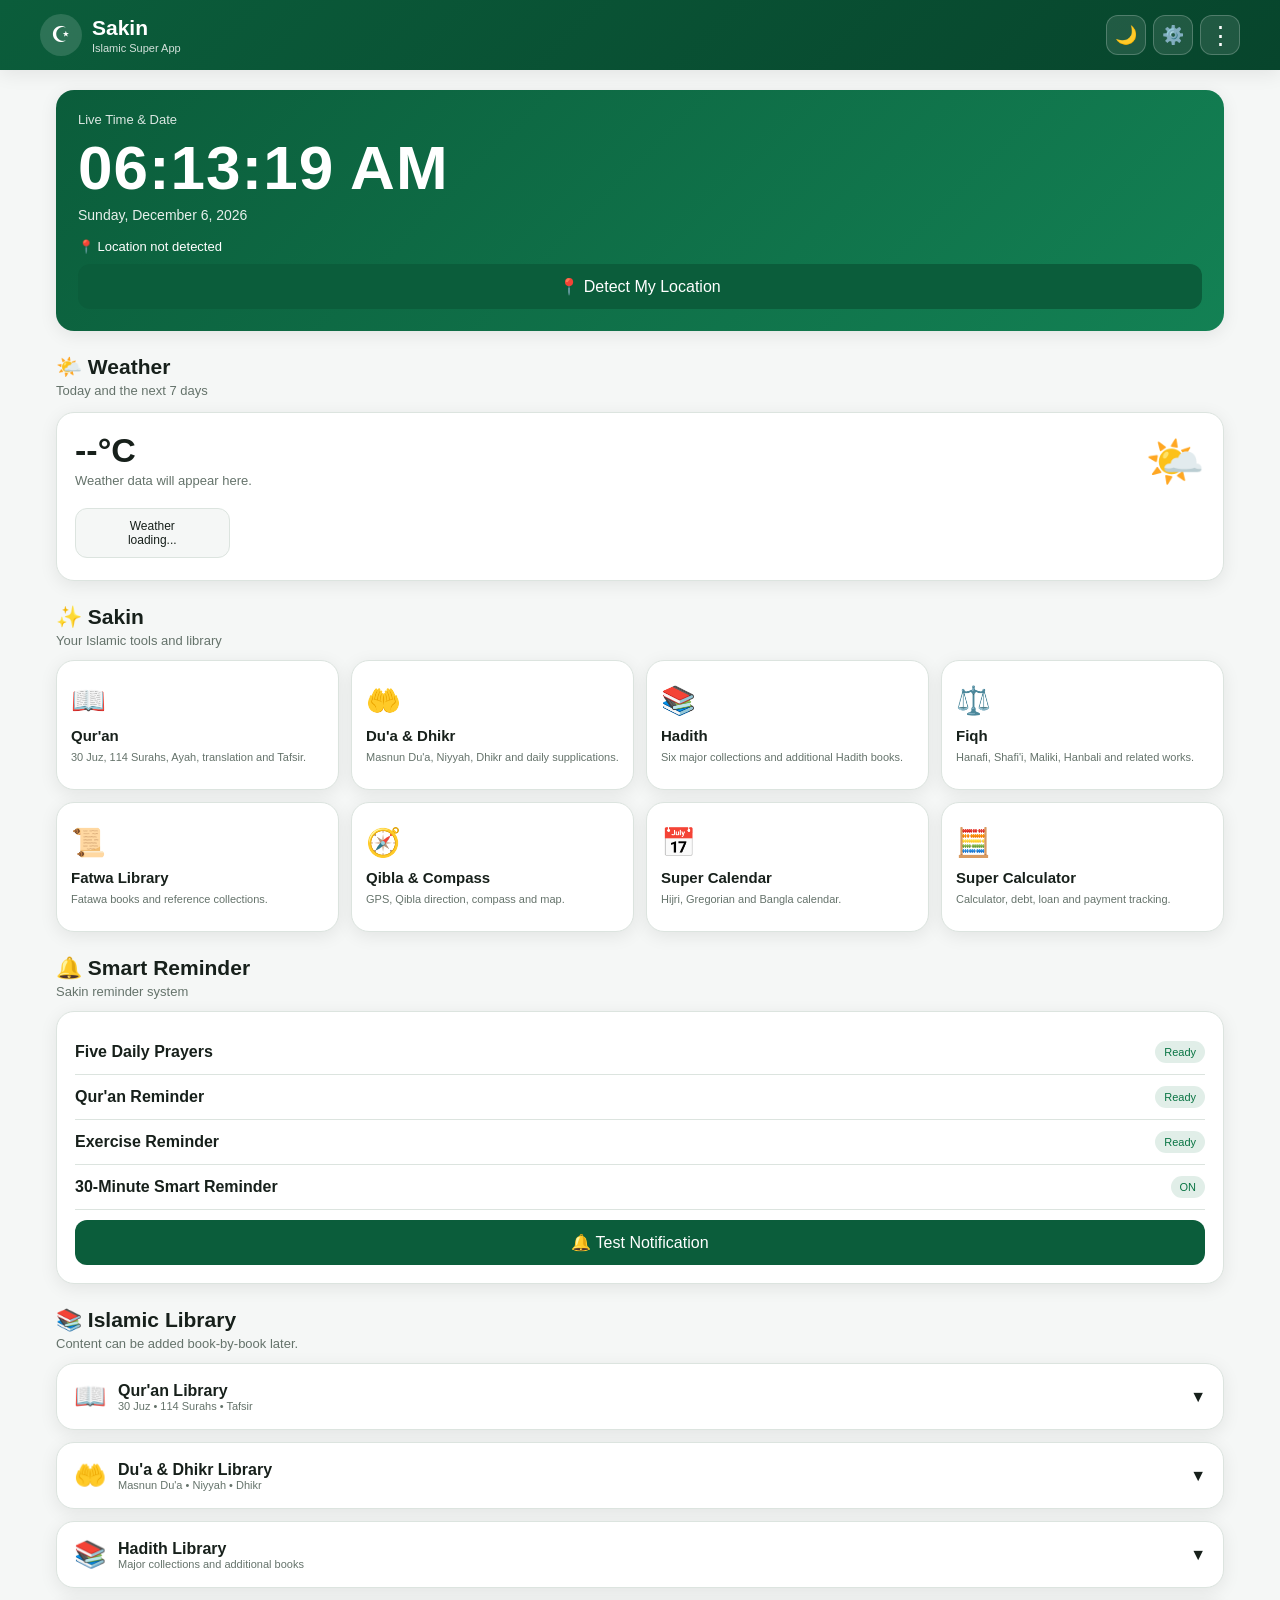
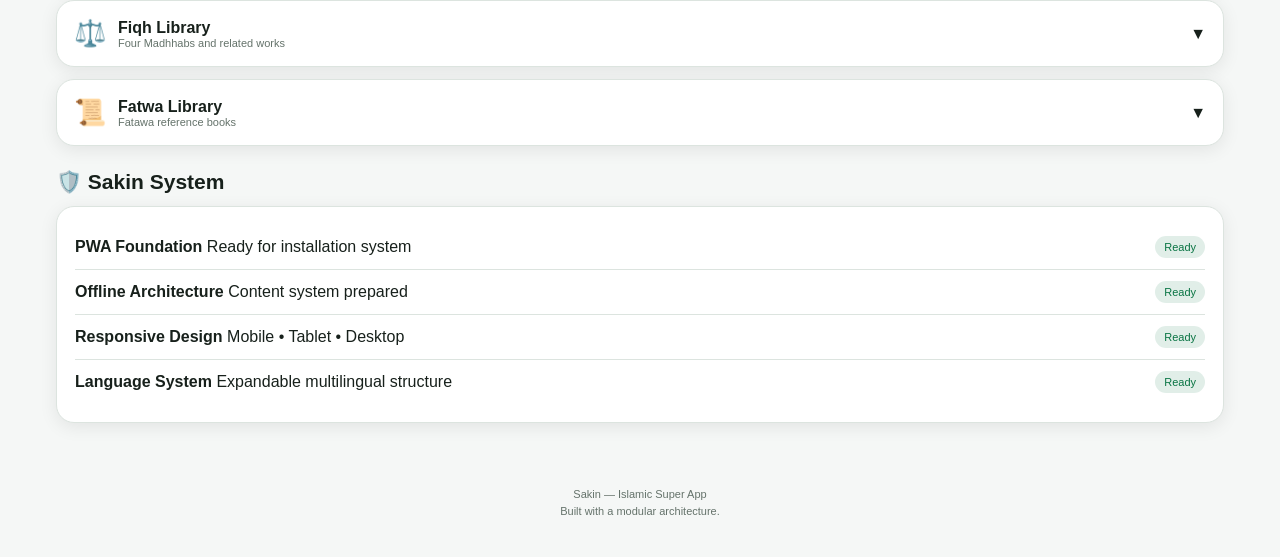
==== commit 6ff77ecc: "Update index.html" ====
--- a/index.html
+++ b/index.html
@@ -18,9 +18,10 @@
     content="Sakin - Islamic Super App"
   >
 
+  <link rel="manifest" href="manifest.webmanifest">
+
   <title>Sakin - Islamic Super App</title>
-<link rel="manifest" href="manifest.webmanifest">
-<meta name="theme-color" content="#0f6b4f">
+
   <style>
     /* =====================================================
        SAKIN MASTER DESIGN SYSTEM
@@ -98,6 +99,21 @@
     }
 
     /* =====================================================
+       NIGHT MODE
+       ===================================================== */
+
+    body.night-mode {
+      --bg: #05070b;
+      --card: #0d1219;
+      --text: #dfe7ef;
+      --muted: #8e9aa7;
+      --border: #202a35;
+
+      --shadow:
+        0 4px 18px rgba(0, 0, 0, 0.45);
+    }
+
+    /* =====================================================
        HEADER
        ===================================================== */
 
@@ -168,6 +184,7 @@
 
     .header-actions {
       display: flex;
+      align-items: center;
       gap: 7px;
     }
 
@@ -182,6 +199,85 @@
       color: white;
 
       font-size: 18px;
+    }
+
+    /* =====================================================
+       THREE DOT MENU
+       ===================================================== */
+
+    .three-dot-wrapper {
+      position: relative;
+      z-index: 3000;
+    }
+
+    .three-dot-button {
+      width: 40px;
+      height: 40px;
+
+      border: 1px solid rgba(255,255,255,0.22);
+      border-radius: 12px;
+
+      background: rgba(255,255,255,0.10);
+      color: white;
+
+      font-size: 25px;
+      line-height: 1;
+    }
+
+    .three-dot-menu {
+      display: none;
+
+      position: absolute;
+
+      top: 48px;
+      right: 0;
+
+      width: 245px;
+      max-height: 75vh;
+
+      overflow-y: auto;
+
+      background: var(--card);
+      color: var(--text);
+
+      border: 1px solid var(--border);
+
+      border-radius: 16px;
+
+      box-shadow:
+        0 10px 30px rgba(0,0,0,0.25);
+
+      padding: 8px;
+    }
+
+    .three-dot-menu.open {
+      display: block;
+    }
+
+    .menu-item {
+      width: 100%;
+
+      border: 0;
+
+      background: transparent;
+      color: inherit;
+
+      text-align: left;
+
+      padding: 13px 12px;
+
+      border-radius: 10px;
+
+      font-size: 14px;
+    }
+
+    .menu-item:hover {
+      background: rgba(0,0,0,0.07);
+    }
+
+    body.dark-mode .menu-item:hover,
+    body.night-mode .menu-item:hover {
+      background: rgba(255,255,255,0.07);
     }
 
     /* =====================================================
@@ -726,6 +822,13 @@
       .weather-forecast {
         grid-template-columns:
           repeat(7, 80px);
+      }
+
+      .three-dot-menu {
+        position: fixed;
+        top: 66px;
+        right: 10px;
+        width: min(245px, calc(100vw - 20px));
       }
     }
 
@@ -790,6 +893,106 @@
           ⚙️
         </button>
 
+        <!-- THREE DOT MENU -->
+
+        <div class="three-dot-wrapper">
+
+          <button
+            class="three-dot-button"
+            type="button"
+            onclick="toggleThreeDotMenu()"
+            aria-label="Sakin menu"
+            aria-expanded="false"
+          >
+            ⋮
+          </button>
+
+          <div
+            id="three-dot-menu"
+            class="three-dot-menu"
+          >
+
+            <button
+              class="menu-item"
+              onclick="goHome()"
+            >
+              🏠 Home
+            </button>
+
+            <button
+              class="menu-item"
+              onclick="addToHomeScreen()"
+            >
+              ➕ Add to Home Screen
+            </button>
+
+            <button
+              class="menu-item"
+              onclick="openSettings(); closeThreeDotMenu()"
+            >
+              ⚙️ Settings
+            </button>
+
+            <button
+              class="menu-item"
+              onclick="toggleDarkMode(); closeThreeDotMenu()"
+            >
+              🌙 Dark Mode
+            </button>
+
+            <button
+              class="menu-item"
+              onclick="toggleNightMode()"
+            >
+              🌃 Night Mode
+            </button>
+
+            <button
+              class="menu-item"
+              onclick="requestNotificationPermission(); closeThreeDotMenu()"
+            >
+              🔔 Notifications
+            </button>
+
+            <button
+              class="menu-item"
+              onclick="requestLocation(); closeThreeDotMenu()"
+            >
+              📍 Location
+            </button>
+
+            <button
+              class="menu-item"
+              onclick="openLanguageModal()"
+            >
+              🌐 Language
+            </button>
+
+            <button
+              class="menu-item"
+              onclick="installSakin()"
+            >
+              📲 Install Sakin
+            </button>
+
+            <button
+              class="menu-item"
+              onclick="openPrivacyModal()"
+            >
+              🛡️ Privacy & Security
+            </button>
+
+            <button
+              class="menu-item"
+              onclick="openAboutModal()"
+            >
+              ℹ️ About Sakin
+            </button>
+
+          </div>
+
+        </div>
+
       </div>
 
     </div>
@@ -801,7 +1004,7 @@
        MAIN HOME
        ===================================================== -->
 
-  <main>
+  <main id="home">
 
     <!-- LIVE TIME -->
 
@@ -1608,6 +1811,25 @@
       <div class="setting-row">
 
         <div>
+          <strong>🌃 Night Mode</strong>
+          <span>
+            Change Sakin night appearance
+          </span>
+        </div>
+
+        <button
+          class="secondary-button"
+          onclick="toggleNightMode()"
+        >
+          Toggle
+        </button>
+
+      </div>
+
+
+      <div class="setting-row">
+
+        <div>
           <strong>🔔 Smart Reminder</strong>
           <span>
             Enable or disable reminder system
@@ -1780,6 +2002,55 @@
 
 
   <!-- =====================================================
+       INFORMATION MODAL
+       ===================================================== -->
+
+  <div
+    id="info-modal"
+    class="modal"
+    onclick="closeInfoModalOutside(event)"
+  >
+
+    <div
+      class="modal-box"
+      onclick="event.stopPropagation()"
+    >
+
+      <div
+        style="
+          display:flex;
+          align-items:center;
+          justify-content:space-between;
+          gap:10px;
+        "
+      >
+
+        <h2 id="info-modal-title">
+          Sakin
+        </h2>
+
+        <button
+          class="secondary-button"
+          onclick="closeInfoModal()"
+        >
+          ✕
+        </button>
+
+      </div>
+
+
+      <div
+        id="info-modal-content"
+        style="margin-top:16px;line-height:1.7;"
+      >
+      </div>
+
+    </div>
+
+  </div>
+
+
+  <!-- =====================================================
        JAVASCRIPT
        ===================================================== -->
 
@@ -1799,6 +2070,10 @@
         localStorage.getItem("sakinDarkMode")
         === "true",
 
+      nightMode:
+        localStorage.getItem("sakinNightMode")
+        === "true",
+
       reminder:
         localStorage.getItem("sakinReminder")
         !== "false",
@@ -1810,6 +2085,212 @@
         localStorage.getItem("sakinLongitude")
 
     };
+
+
+    /* =====================================================
+       PWA INSTALLATION
+       ===================================================== */
+
+    let deferredInstallPrompt = null;
+
+
+    window.addEventListener(
+      "beforeinstallprompt",
+      function(event) {
+
+        event.preventDefault();
+
+        deferredInstallPrompt = event;
+
+      }
+    );
+
+
+    window.addEventListener(
+      "appinstalled",
+      function() {
+
+        deferredInstallPrompt = null;
+
+        alert(
+          "Sakin has been installed successfully."
+        );
+
+      }
+    );
+
+
+    async function addToHomeScreen() {
+
+      closeThreeDotMenu();
+
+
+      if (!deferredInstallPrompt) {
+
+        alert(
+          "The Home Screen installation prompt is not available yet on this browser. If Sakin is already installable, use the browser's install option."
+        );
+
+        return;
+
+      }
+
+
+      deferredInstallPrompt.prompt();
+
+
+      try {
+
+        await deferredInstallPrompt.userChoice;
+
+      }
+
+      catch (error) {
+
+        console.log(
+          "Sakin installation:",
+          error
+        );
+
+      }
+
+
+      deferredInstallPrompt = null;
+
+    }
+
+
+    async function installSakin() {
+
+      await addToHomeScreen();
+
+    }
+
+
+    /* =====================================================
+       THREE DOT MENU
+       ===================================================== */
+
+    function toggleThreeDotMenu() {
+
+      const menu =
+        document.getElementById(
+          "three-dot-menu"
+        );
+
+      const button =
+        document.querySelector(
+          ".three-dot-button"
+        );
+
+
+      if (!menu) {
+        return;
+      }
+
+
+      const isOpen =
+        menu.classList.toggle(
+          "open"
+        );
+
+
+      if (button) {
+
+        button.setAttribute(
+          "aria-expanded",
+          isOpen
+            ? "true"
+            : "false"
+        );
+
+      }
+
+    }
+
+
+    function closeThreeDotMenu() {
+
+      const menu =
+        document.getElementById(
+          "three-dot-menu"
+        );
+
+      const button =
+        document.querySelector(
+          ".three-dot-button"
+        );
+
+
+      if (menu) {
+
+        menu.classList.remove(
+          "open"
+        );
+
+      }
+
+
+      if (button) {
+
+        button.setAttribute(
+          "aria-expanded",
+          "false"
+        );
+
+      }
+
+    }
+
+
+    document.addEventListener(
+      "click",
+      function(event) {
+
+        const wrapper =
+          document.querySelector(
+            ".three-dot-wrapper"
+          );
+
+
+        if (
+          wrapper &&
+          !wrapper.contains(
+            event.target
+          )
+        ) {
+
+          closeThreeDotMenu();
+
+        }
+
+      }
+    );
+
+
+    /* =====================================================
+       HOME
+       ===================================================== */
+
+    function goHome() {
+
+      closeThreeDotMenu();
+
+      closeSettings();
+
+      closeModule();
+
+      closeInfoModal();
+
+
+      window.scrollTo(
+        {
+          top: 0,
+          behavior: "smooth"
+        }
+      );
+
+    }
 
 
     /* =====================================================
@@ -1841,11 +2322,17 @@
           }
         );
 
+
       const timeElement =
-        document.getElementById("live-time");
+        document.getElementById(
+          "live-time"
+        );
 
       const dateElement =
-        document.getElementById("live-date");
+        document.getElementById(
+          "live-date"
+        );
+
 
       if (timeElement) {
         timeElement.textContent = time;
@@ -1885,17 +2372,55 @@
       SAKIN.darkMode =
         !SAKIN.darkMode;
 
+
       localStorage.setItem(
         "sakinDarkMode",
         SAKIN.darkMode
       );
 
+
       applyDarkMode();
 
     }
 
 
     applyDarkMode();
+
+
+    /* =====================================================
+       NIGHT MODE
+       ===================================================== */
+
+    function applyNightMode() {
+
+      document.body.classList.toggle(
+        "night-mode",
+        SAKIN.nightMode
+      );
+
+    }
+
+
+    function toggleNightMode() {
+
+      SAKIN.nightMode =
+        !SAKIN.nightMode;
+
+
+      localStorage.setItem(
+        "sakinNightMode",
+        SAKIN.nightMode
+      );
+
+
+      applyNightMode();
+
+      closeThreeDotMenu();
+
+    }
+
+
+    applyNightMode();
 
 
     /* =====================================================
@@ -1904,13 +2429,21 @@
 
     function openSettings() {
 
+      closeThreeDotMenu();
+
+
       const panel =
         document.getElementById(
           "settings-panel"
         );
 
+
       if (panel) {
-        panel.classList.add("open");
+
+        panel.classList.add(
+          "open"
+        );
+
       }
 
     }
@@ -1923,8 +2456,13 @@
           "settings-panel"
         );
 
+
       if (panel) {
-        panel.classList.remove("open");
+
+        panel.classList.remove(
+          "open"
+        );
+
       }
 
     }
@@ -1937,7 +2475,9 @@
         event.target.id ===
         "settings-panel"
       ) {
+
         closeSettings();
+
       }
 
     }
@@ -1948,6 +2488,9 @@
        ===================================================== */
 
     function requestLocation() {
+
+      closeThreeDotMenu();
+
 
       if (
         !navigator.geolocation
@@ -2033,14 +2576,20 @@
           "settings-location"
         );
 
+
       if (home) {
+
         home.textContent =
           "📍 " + message;
-      }
+
+      }
+
 
       if (settings) {
+
         settings.textContent =
           message;
+
       }
 
     }
@@ -2057,10 +2606,19 @@
         !SAKIN.longitude
       ) {
 
-        document.getElementById(
-          "weather-condition"
-        ).textContent =
-          "Allow location access to load local weather.";
+        const condition =
+          document.getElementById(
+            "weather-condition"
+          );
+
+
+        if (condition) {
+
+          condition.textContent =
+            "Allow location access to load local weather.";
+
+        }
+
 
         return;
 
@@ -2089,9 +2647,11 @@
 
 
         if (!response.ok) {
+
           throw new Error(
             "Weather request failed."
           );
+
         }
 
 
@@ -2122,11 +2682,15 @@
           "Current local weather";
 
 
-
         const forecast =
           document.getElementById(
             "weather-forecast"
           );
+
+
+        if (!forecast) {
+          return;
+        }
 
 
         forecast.innerHTML = "";
@@ -2160,6 +2724,7 @@
               document.createElement(
                 "div"
               );
+
 
             card.className =
               "forecast-day";
@@ -2217,10 +2782,18 @@
         );
 
 
-        document.getElementById(
-          "weather-condition"
-        ).textContent =
-          "Weather update is temporarily unavailable.";
+        const condition =
+          document.getElementById(
+            "weather-condition"
+          );
+
+
+        if (condition) {
+
+          condition.textContent =
+            "Weather update is temporarily unavailable.";
+
+        }
 
       }
 
@@ -2282,6 +2855,9 @@
 
     async function requestNotificationPermission() {
 
+      closeThreeDotMenu();
+
+
       if (
         !("Notification" in window)
       ) {
@@ -2295,16 +2871,37 @@
       }
 
 
-      const permission =
-        await Notification.requestPermission();
-
-
-      if (
-        permission === "granted"
-      ) {
-
-        alert(
-          "Sakin notification permission is enabled."
+      try {
+
+        const permission =
+          await Notification.requestPermission();
+
+
+        if (
+          permission === "granted"
+        ) {
+
+          alert(
+            "Sakin notification permission is enabled."
+          );
+
+        }
+
+        else {
+
+          alert(
+            "Notification permission was not granted."
+          );
+
+        }
+
+      }
+
+      catch (error) {
+
+        console.log(
+          "Notification permission error:",
+          error
         );
 
       }
@@ -2692,11 +3289,19 @@
 
     function closeModule() {
 
-      document.getElementById(
-        "module-modal"
-      ).classList.remove(
-        "open"
-      );
+      const modal =
+        document.getElementById(
+          "module-modal"
+        );
+
+
+      if (modal) {
+
+        modal.classList.remove(
+          "open"
+        );
+
+      }
 
     }
 
@@ -2717,6 +3322,153 @@
 
 
     /* =====================================================
+       INFORMATION MODALS
+       ===================================================== */
+
+    function openInfoModal(
+      title,
+      content
+    ) {
+
+      closeThreeDotMenu();
+
+
+      const modal =
+        document.getElementById(
+          "info-modal"
+        );
+
+      const modalTitle =
+        document.getElementById(
+          "info-modal-title"
+        );
+
+      const modalContent =
+        document.getElementById(
+          "info-modal-content"
+        );
+
+
+      modalTitle.textContent =
+        title;
+
+
+      modalContent.innerHTML =
+        content;
+
+
+      modal.classList.add(
+        "open"
+      );
+
+    }
+
+
+    function closeInfoModal() {
+
+      const modal =
+        document.getElementById(
+          "info-modal"
+        );
+
+
+      if (modal) {
+
+        modal.classList.remove(
+          "open"
+        );
+
+      }
+
+    }
+
+
+    function closeInfoModalOutside(event) {
+
+      if (
+        event.target &&
+        event.target.id ===
+        "info-modal"
+      ) {
+
+        closeInfoModal();
+
+      }
+
+    }
+
+
+    function openLanguageModal() {
+
+      openInfoModal(
+        "🌐 Language",
+        `
+        <p>
+          Choose your language from the Settings panel.
+        </p>
+
+        <button
+          class="primary-button"
+          onclick="closeInfoModal(); openSettings();"
+        >
+          Open Language Settings
+        </button>
+        `
+      );
+
+    }
+
+
+    function openPrivacyModal() {
+
+      openInfoModal(
+        "🛡️ Privacy & Security",
+        `
+        <p>
+          Sakin is designed with a modular privacy and
+          security architecture.
+        </p>
+
+        <p style="margin-top:10px;">
+          Location access and notification permission are
+          requested through the browser and can be denied
+          by the user.
+        </p>
+
+        <p style="margin-top:10px;">
+          Sakin does not treat browser permissions as
+          automatic permission to access information.
+        </p>
+        `
+      );
+
+    }
+
+
+    function openAboutModal() {
+
+      openInfoModal(
+        "ℹ️ About Sakin",
+        `
+        <p>
+          <strong>Sakin</strong> is an Islamic Super App
+          foundation designed to bring Islamic tools,
+          libraries, reminders and useful daily utilities
+          together in one place.
+        </p>
+
+        <p style="margin-top:10px;">
+          The application is being developed modularly so
+          new features can be added without removing the
+          existing foundation.
+        </p>
+        `
+      );
+
+    }
+
+
+    /* =====================================================
        LANGUAGE FOUNDATION
        ===================================================== */
 
@@ -2732,12 +3484,6 @@
       );
 
 
-      /*
-        Full multilingual content system
-        will be connected to the content
-        database/module in a later stage.
-      */
-
       console.log(
         "Sakin language:",
         language
@@ -2757,6 +3503,7 @@
           "language-select"
         );
 
+
       if (language) {
 
         language.value =
@@ -2769,6 +3516,7 @@
         document.getElementById(
           "reminder-toggle"
         );
+
 
       if (reminder) {
 
@@ -2785,6 +3533,7 @@
           "reminder-status"
         );
 
+
       if (status) {
 
         status.textContent =
@@ -2809,176 +3558,53 @@
       }
 
     }
-  
 
 
     initializeSakin();
-if ("serviceWorker" in navigator) {
-  window.addEventListener("load", () => {
-    navigator.serviceWorker.register("./service-worker.js")
-      .catch(error => {
-   
-      console.error("Sakin Service Worker failed:", error);
-      });
-  });
-}
+
+
+    /* =====================================================
+       SERVICE WORKER
+       ===================================================== */
+
+    if (
+      "serviceWorker" in navigator
+    ) {
+
+      window.addEventListener(
+        "load",
+        function() {
+
+          navigator.serviceWorker
+            .register(
+              "./service-worker.js"
+            )
+            .then(
+              function() {
+
+                console.log(
+                  "Sakin Service Worker registered."
+                );
+
+              }
+            )
+            .catch(
+              function(error) {
+
+                console.error(
+                  "Sakin Service Worker failed:",
+                  error
+                );
+
+              }
+            );
+
+        }
+      );
+
+    }
+
   </script>
-  
-<style>
-#sakin-three-dot {
-  position: fixed;
-  top: 14px;
-  right: 14px;
-  z-index: 99999;
-}
-
-#sakin-three-dot-button {
-  width: 44px;
-  height: 44px;
-  border: 0;
-  border-radius: 12px;
-  background: var(--card, #ffffff);
-  color: var(--text, #111111);
-  box-shadow: 0 4px 14px rgba(0,0,0,0.18);
-  font-size: 28px;
-  cursor: pointer;
-}
-
-#sakin-three-dot-menu {
-  display: none;
-  position: absolute;
-  top: 50px;
-  right: 0;
-  width: 235px;
-  max-height: 75vh;
-  overflow-y: auto;
-  background: var(--card, #ffffff);
-  color: var(--text, #111111);
-  border: 1px solid var(--border, #dddddd);
-  border-radius: 16px;
-  box-shadow: 0 8px 28px rgba(0,0,0,0.22);
-  padding: 8px;
-}
-
-#sakin-three-dot-menu.open {
-  display: block;
-}
-
-.sakin-menu-item {
-  width: 100%;
-  border: 0;
-  background: transparent;
-  color: inherit;
-  text-align: left;
-  padding: 13px 12px;
-  border-radius: 10px;
-  font-size: 14px;
-  cursor: pointer;
-}
-
-.sakin-menu-item:hover {
-  background: rgba(0,0,0,0.06);
-}
-</style>
-
-<div id="sakin-three-dot">
-
-  <button
-    id="sakin-three-dot-button"
-    type="button"
-    onclick="toggleSakinThreeDot()"
-    aria-label="Sakin Menu"
-  >
-    ⋮
-  </button>
-
-  <div id="sakin-three-dot-menu">
-
-    <button class="sakin-menu-item" onclick="goHome(); closeSakinThreeDot();">
-      🏠 Home
-    </button>
-
-    <button class="sakin-menu-item" onclick="addToHomeScreen();">
-      ➕ Add to Home Screen
-    </button>
-
-    <button class="sakin-menu-item" onclick="openSettings(); closeSakinThreeDot();">
-      ⚙️ Settings
-    </button>
-
-    <button class="sakin-menu-item" onclick="toggleDarkMode(); closeSakinThreeDot();">
-      🌙 Dark Mode
-    </button>
-
-    <button
-      class="sakin-menu-item"
-      onclick="document.body.classList.toggle('night-mode'); closeSakinThreeDot();"
-    >
-      🌃 Night Mode
-    </button>
-
-    <button
-      class="sakin-menu-item"
-      onclick="requestNotificationPermission(); closeSakinThreeDot();"
-    >
-      🔔 Notifications
-    </button>
-
-    <button
-      class="sakin-menu-item"
-      onclick="requestLocation(); closeSakinThreeDot();"
-    >
-      📍 Location
-    </button>
-
-    <button
-      class="sakin-menu-item"
-      onclick="openModal('Language'); closeSakinThreeDot();"
-    >
-      🌐 Language
-    </button>
-
-    <button class="sakin-menu-item" onclick="installSakin();">
-      📲 Install Sakin
-    </button>
-
-    <button
-      class="sakin-menu-item"
-      onclick="openModal('Privacy & Security'); closeSakinThreeDot();"
-    >
-      🛡️ Privacy & Security
-    </button>
-
-    <button
-      class="sakin-menu-item"
-      onclick="openModal('About Sakin'); closeSakinThreeDot();"
-    >
-      ℹ️ About Sakin
-    </button>
-
-  </div>
-</div>
-
-<script>
-function toggleSakinThreeDot() {
-  document
-    .getElementById("sakin-three-dot-menu")
-    .classList.toggle("open");
-}
-
-function closeSakinThreeDot() {
-  document
-    .getElementById("sakin-three-dot-menu")
-    .classList.remove("open");
-}
-
-document.addEventListener("click", function(event) {
-  const box = document.getElementById("sakin-three-dot");
-
-  if (box && !box.contains(event.target)) {
-    closeSakinThreeDot();
-  }
-});
-</script>
+
 </body>
 </html>
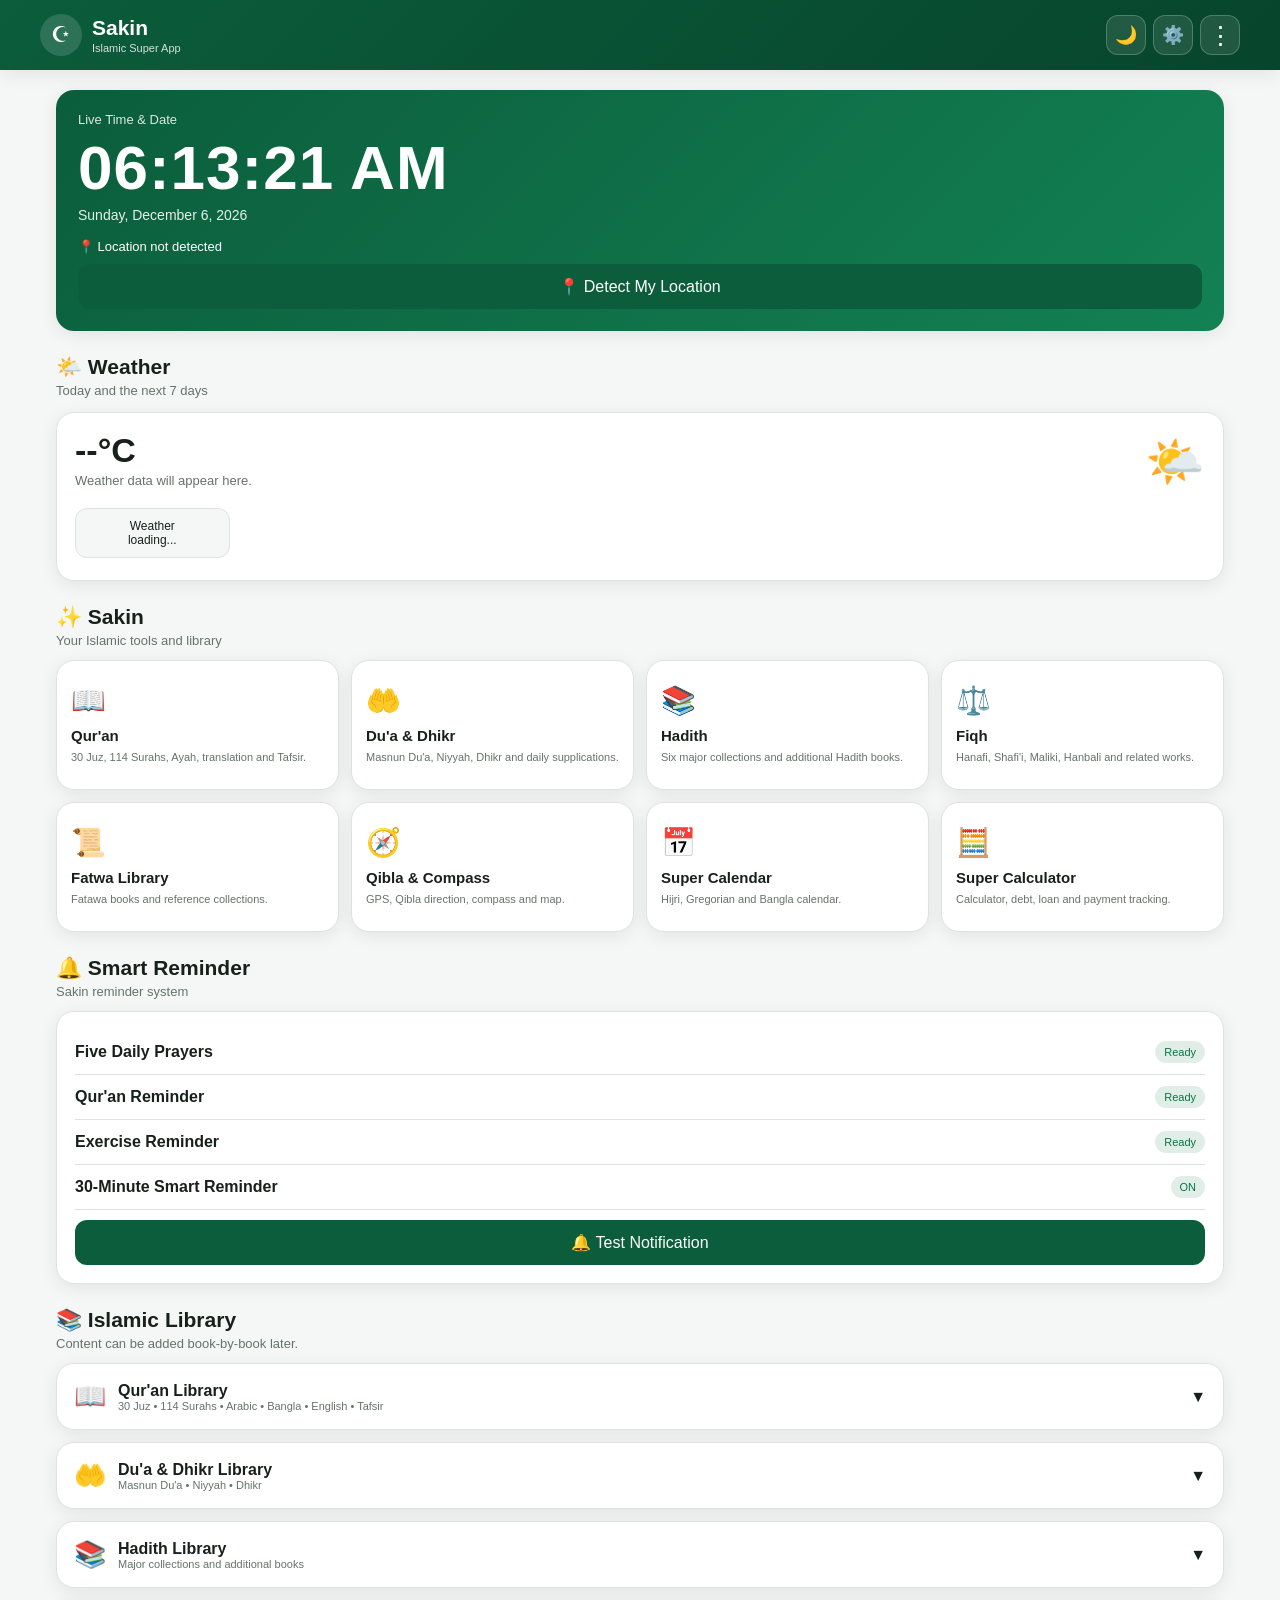
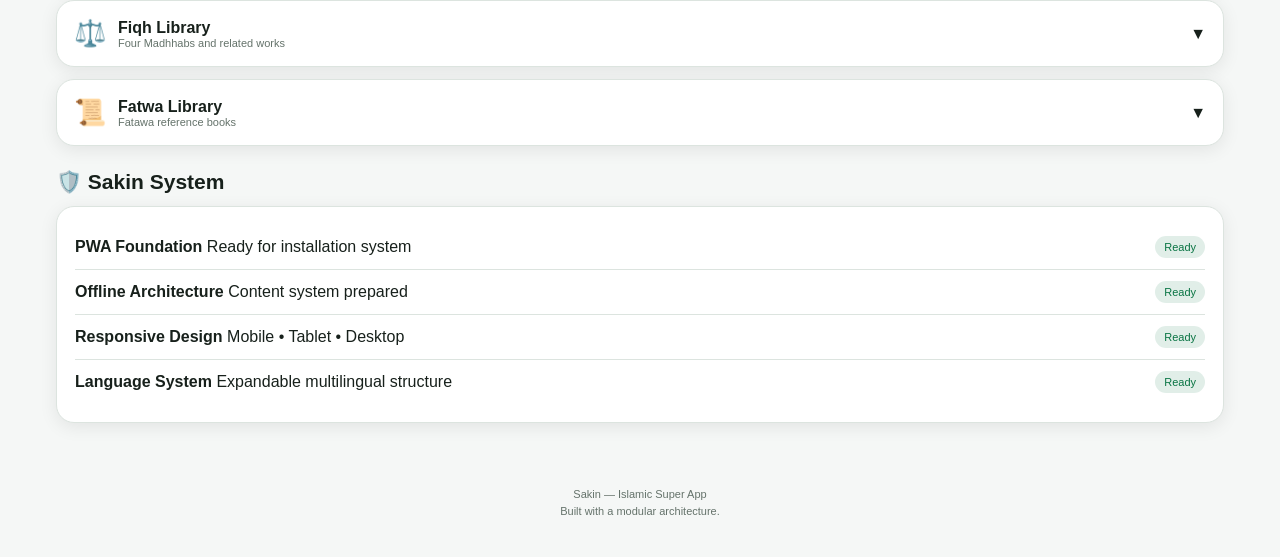
==== commit 964d446e: "Update index.html" ====
--- a/index.html
+++ b/index.html
@@ -1328,73 +1328,67 @@
     <section class="library-card">
 
       <button
-        class="library-header"
-        onclick="toggleLibrary('quran-library')"
-      >
-
-        <div class="library-title">
-
-          <div class="library-icon">
-            📖
-          </div>
-
-          <div>
-            <strong>Qur'an Library</strong>
-            <div style="font-size:11px;color:var(--muted);">
-              30 Juz • 114 Surahs • Tafsir
-            </div>
-          </div>
-
-        </div>
-
-        <span>▼</span>
-
-      </button>
-
-
-      <div
-        id="quran-library"
-        class="library-body"
-      >
-
-        <div class="book-list">
-
-          <div class="book-item">
-            Juz 01
-            <small>
-              Content module ready for insertion
-            </small>
-          </div>
-
-          <div class="book-item">
-            Juz 02
-            <small>
-              Content module ready for insertion
-            </small>
-          </div>
-
-          <div class="book-item">
-            Juz 03
-            <small>
-              Content module ready for insertion
-            </small>
-          </div>
-
-          <div class="book-item">
-            + Add remaining Juz 04–30
-            <small>
-              New content can be added without changing the Home structure.
-            </small>
-          </div>
-
-          <div class="book-item">
-            Tafsir Library
-            <small>
-              Individual Tafsir sources can be added here.
-            </small>
-          </div>
-
-        </div>
+  class="library-header"
+  onclick="toggleLibrary('quran-library')"
+>
+  <div class="library-title">
+    <div class="library-icon">📖</div>
+
+    <div>
+      <strong>Qur'an Library</strong>
+      <div style="font-size:11px;color:var(--muted);">
+        30 Juz • 114 Surahs • Arabic • Bangla • English • Tafsir
+      </div>
+    </div>
+  </div>
+
+  <span>▼</span>
+</button>
+
+<div
+  id="quran-library"
+  class="library-body"
+>
+  <div class="book-list">
+
+    <button
+      class="book-item"
+      type="button"
+      onclick="openQuranSection('juz')"
+    >
+      📚 30 Juz
+      <small>Read the Qur'an by Juz</small>
+    </button>
+
+    <button
+      class="book-item"
+      type="button"
+      onclick="openQuranSection('surah')"
+    >
+      📖 114 Surahs
+      <small>Read the Qur'an by Surah</small>
+    </button>
+
+    <button
+      class="book-item"
+      type="button"
+      onclick="openQuranSection('languages')"
+    >
+      🌐 Arabic • Bangla • English
+      <small>Choose reading and translation options</small>
+    </button>
+
+    <button
+      class="book-item"
+      type="button"
+      onclick="openQuranSection('tafsir')"
+    >
+      📚 Tafsir Library
+      <small>Explore Qur'an Tafsir</small>
+    </button>
+
+  </div>
+</div>
 
       </div>
 
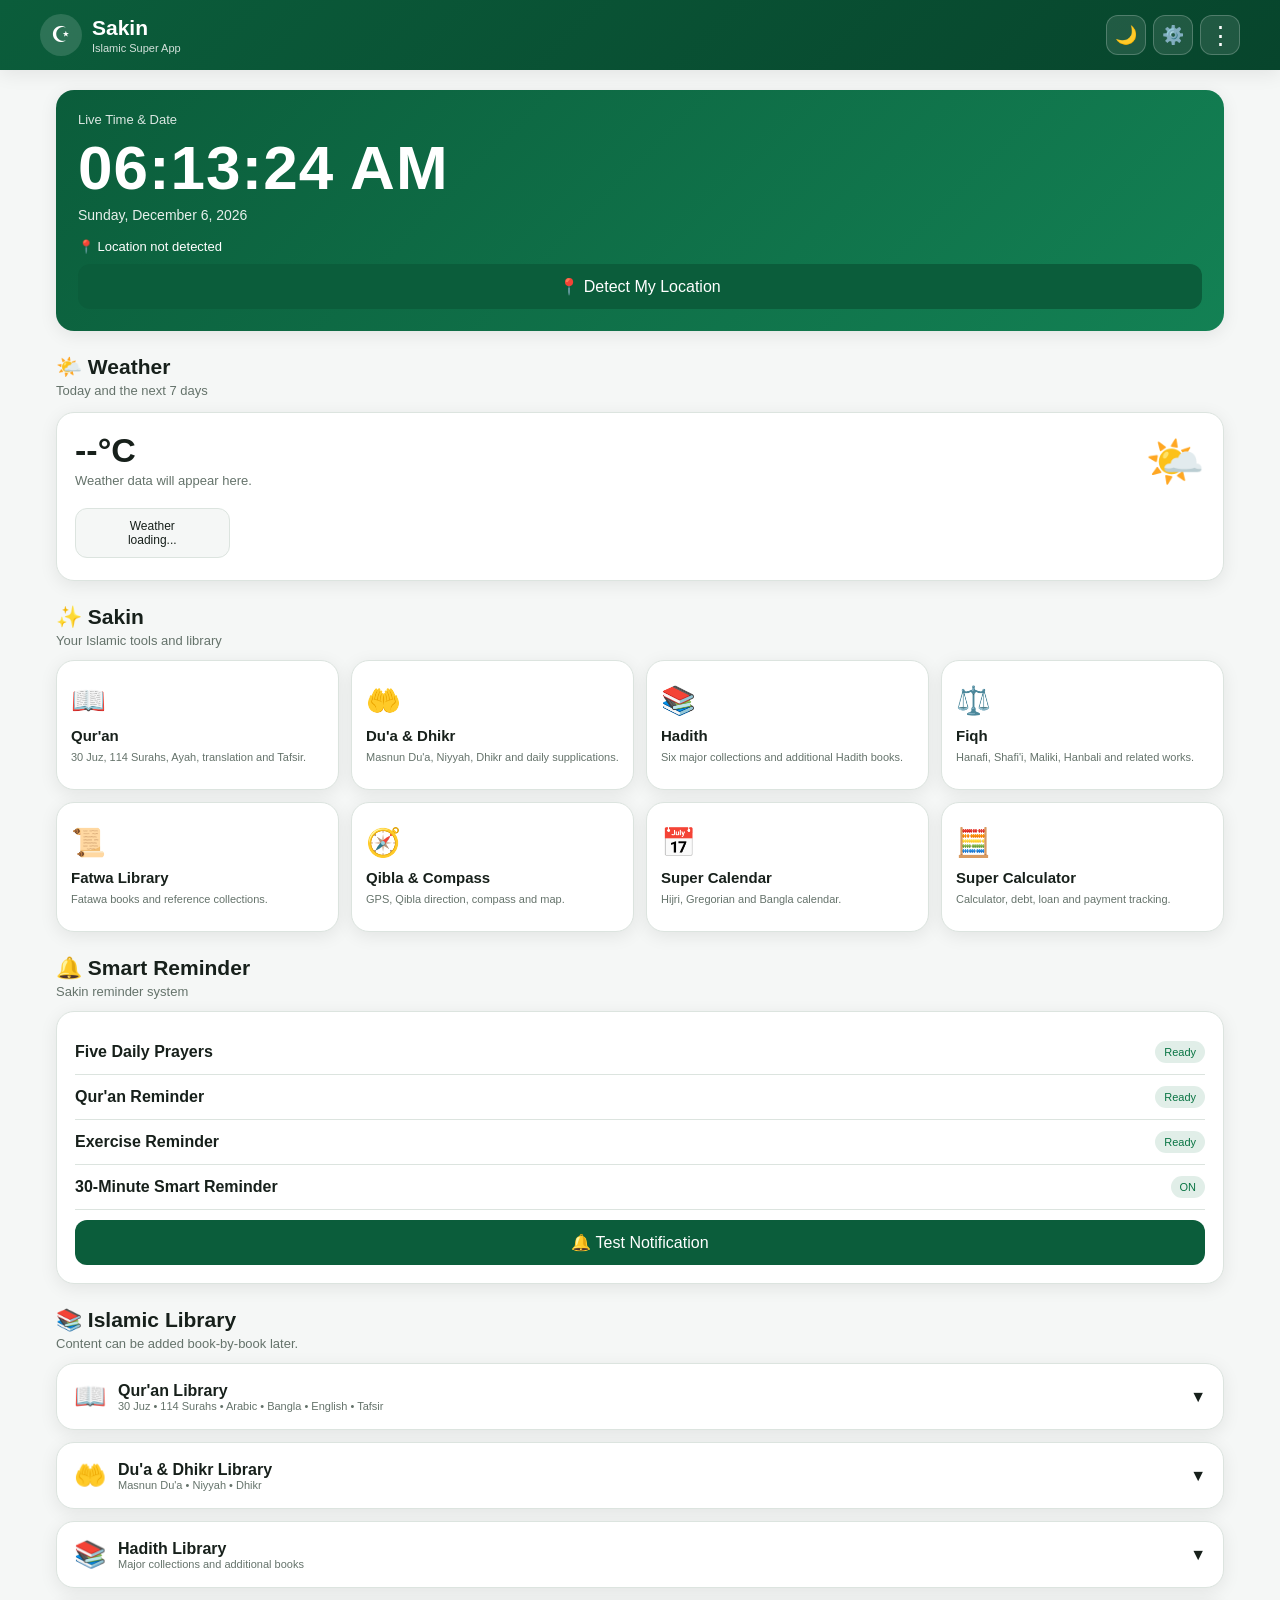
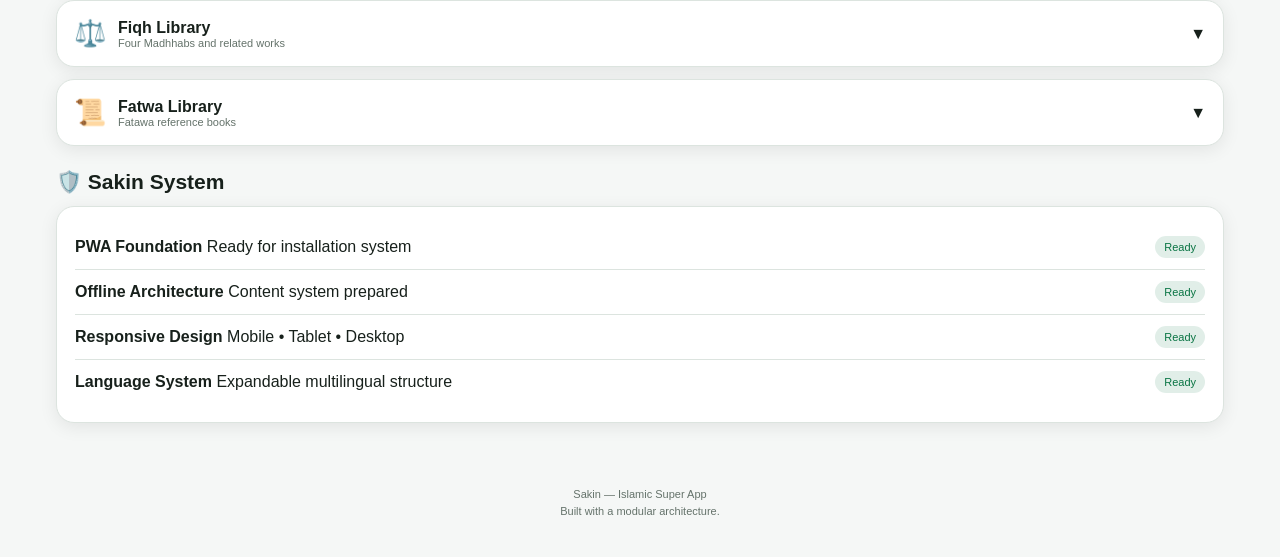
==== commit b33772b4: "Update index.html" ====
--- a/index.html
+++ b/index.html
@@ -3597,7 +3597,47 @@
       );
 
     }
-
+/* =====================================================
+   QUR'AN LIBRARY NAVIGATION
+   ===================================================== */
+
+function openQuranSection(section) {
+
+  console.log("Sakin Quran section:", section);
+
+  if (section === "juz") {
+
+    alert(
+      "Qur'an Juz Library\n\n30 Juz will be available here."
+    );
+
+  }
+
+  else if (section === "surah") {
+
+    alert(
+      "Qur'an Surah Library\n\n114 Surahs will be available here."
+    );
+
+  }
+
+  else if (section === "languages") {
+
+    alert(
+      "Qur'an Languages\n\nArabic • Bangla • English • Other languages"
+    );
+
+  }
+
+  else if (section === "tafsir") {
+
+    alert(
+      "Tafsir Library\n\nBangla Tafsir • English Tafsir • Other Tafsir"
+    );
+
+  }
+
+}
   </script>
 
 </body>
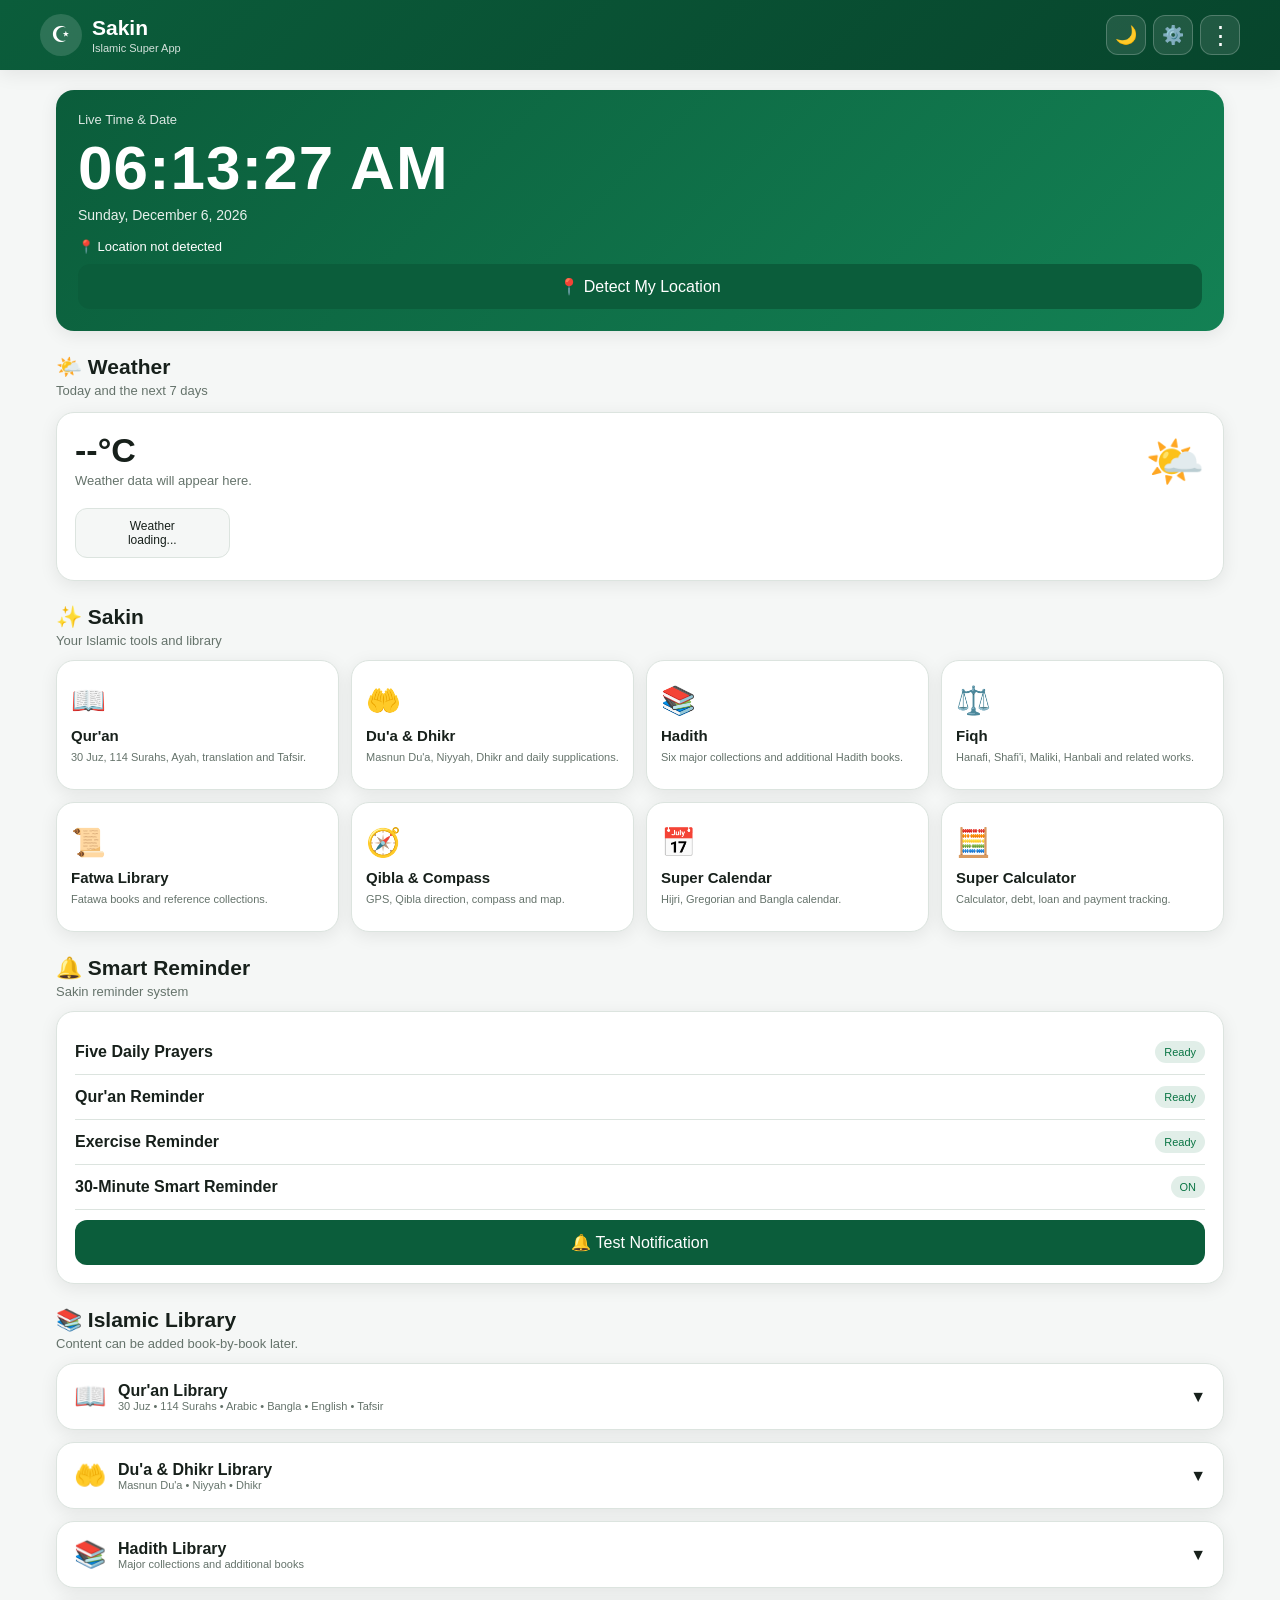
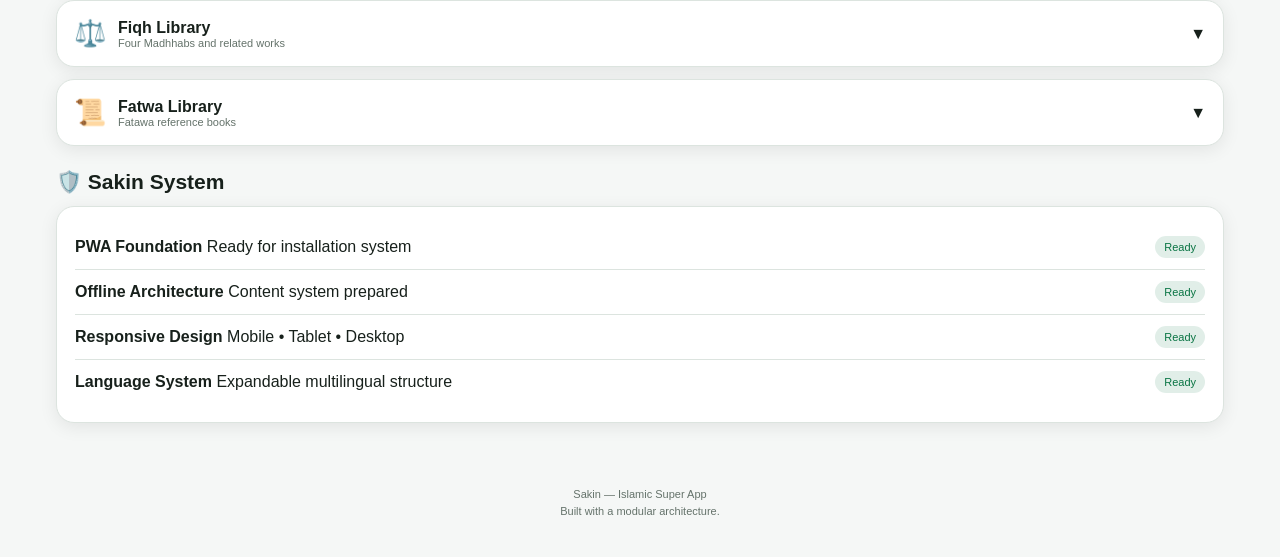
==== commit 7991330d: "Update index.html" ====
--- a/index.html
+++ b/index.html
@@ -3638,6 +3638,292 @@
   }
 
 }
+    /* =====================================================
+   SAKIN QURAN READER - MAIN READER SCREEN
+   ===================================================== */
+
+function openQuranSection(section) {
+
+  var reader = document.getElementById("sakin-quran-reader");
+
+  if (!reader) {
+
+    reader = document.createElement("div");
+
+    reader.id = "sakin-quran-reader";
+
+    reader.style.cssText = `
+      position:fixed;
+      inset:0;
+      z-index:99999;
+      background:var(--bg,#ffffff);
+      color:var(--text,#111111);
+      overflow:auto;
+      padding:18px;
+      box-sizing:border-box;
+    `;
+
+    document.body.appendChild(reader);
+
+  }
+
+  reader.innerHTML = `
+    <div style="
+      max-width:900px;
+      margin:auto;
+    ">
+
+      <div style="
+        display:flex;
+        align-items:center;
+        justify-content:space-between;
+        gap:10px;
+        margin-bottom:20px;
+      ">
+
+        <button
+          type="button"
+          onclick="closeSakinQuranReader()"
+          style="
+            padding:10px 14px;
+            border-radius:10px;
+            border:1px solid rgba(128,128,128,.3);
+            background:transparent;
+            color:inherit;
+            cursor:pointer;
+          "
+        >
+          ← Back
+        </button>
+
+        <strong style="font-size:20px;">
+          📖 Qur'an Reader
+        </strong>
+
+        <span style="font-size:20px;">
+          ☾
+        </span>
+
+      </div>
+
+
+      <div style="
+        text-align:center;
+        padding:20px 10px;
+        margin-bottom:18px;
+      ">
+
+        <div style="
+          font-size:28px;
+          margin-bottom:8px;
+        ">
+          القرآن الكريم
+        </div>
+
+        <div style="
+          color:var(--muted);
+          font-size:13px;
+        ">
+          Complete Qur'an Library
+        </div>
+
+      </div>
+
+
+      <div style="
+        display:grid;
+        grid-template-columns:repeat(auto-fit,minmax(150px,1fr));
+        gap:12px;
+      ">
+
+        <button
+          type="button"
+          onclick="openSakinQuranJuz()"
+          style="
+            padding:20px 12px;
+            border-radius:14px;
+            border:1px solid rgba(128,128,128,.25);
+            background:transparent;
+            color:inherit;
+            cursor:pointer;
+          "
+        >
+          <div style="font-size:28px;">📚</div>
+          <strong>30 Juz</strong>
+          <div style="font-size:11px;color:var(--muted);">
+            Juz / Para
+          </div>
+        </button>
+
+
+        <button
+          type="button"
+          onclick="openSakinQuranSurahs()"
+          style="
+            padding:20px 12px;
+            border-radius:14px;
+            border:1px solid rgba(128,128,128,.25);
+            background:transparent;
+            color:inherit;
+            cursor:pointer;
+          "
+        >
+          <div style="font-size:28px;">📖</div>
+          <strong>114 Surahs</strong>
+          <div style="font-size:11px;color:var(--muted);">
+            Surah Library
+          </div>
+        </button>
+
+
+        <button
+          type="button"
+          onclick="openSakinQuranSettings()"
+          style="
+            padding:20px 12px;
+            border-radius:14px;
+            border:1px solid rgba(128,128,128,.25);
+            background:transparent;
+            color:inherit;
+            cursor:pointer;
+          "
+        >
+          <div style="font-size:28px;">🔤</div>
+          <strong>Reading</strong>
+          <div style="font-size:11px;color:var(--muted);">
+            Arabic • Bangla • English
+          </div>
+        </button>
+
+
+        <button
+          type="button"
+          onclick="openSakinQuranTafsir()"
+          style="
+            padding:20px 12px;
+            border-radius:14px;
+            border:1px solid rgba(128,128,128,.25);
+            background:transparent;
+            color:inherit;
+            cursor:pointer;
+          "
+        >
+          <div style="font-size:28px;">📚</div>
+          <strong>Tafsir</strong>
+          <div style="font-size:11px;color:var(--muted);">
+            Bangla • English • More
+          </div>
+        </button>
+
+      </div>
+
+
+      <div style="
+        margin-top:20px;
+        padding:16px;
+        border-radius:14px;
+        border:1px solid rgba(128,128,128,.25);
+      ">
+
+        <strong>Continue Reading</strong>
+
+        <div style="
+          margin-top:6px;
+          color:var(--muted);
+          font-size:12px;
+        ">
+          Your last reading position will appear here.
+        </div>
+
+      </div>
+
+
+      <div style="
+        margin-top:12px;
+        padding:16px;
+        border-radius:14px;
+        border:1px solid rgba(128,128,128,.25);
+      ">
+
+        <strong>🔖 Bookmarks</strong>
+
+        <div style="
+          margin-top:6px;
+          color:var(--muted);
+          font-size:12px;
+        ">
+          Saved Qur'an bookmarks will appear here.
+        </div>
+
+      </div>
+
+    </div>
+  `;
+
+}
+
+
+/* Close Quran Reader */
+
+function closeSakinQuranReader() {
+
+  var reader =
+    document.getElementById("sakin-quran-reader");
+
+  if (reader) {
+    reader.remove();
+  }
+
+}
+
+
+/* Juz */
+
+function openSakinQuranJuz() {
+
+  alert(
+    "30 Juz / Para Library\n\n" +
+    "The complete 30 Juz Qur'an data will be connected here."
+  );
+
+}
+
+
+/* Surahs */
+
+function openSakinQuranSurahs() {
+
+  alert(
+    "114 Surahs Library\n\n" +
+    "The complete 114 Surahs will be connected here."
+  );
+
+}
+
+
+/* Reading settings */
+
+function openSakinQuranSettings() {
+
+  alert(
+    "Qur'an Reading Settings\n\n" +
+    "Uthmani • Indo-Pak • Noorani • Hafizi 15-line\n" +
+    "Arabic • Bangla • English • Word-by-word"
+  );
+
+}
+
+
+/* Tafsir */
+
+function openSakinQuranTafsir() {
+
+  alert(
+    "Tafsir Library\n\n" +
+    "Bangla Tafsir • English Tafsir • Other languages"
+  );
+
+}
   </script>
 
 </body>
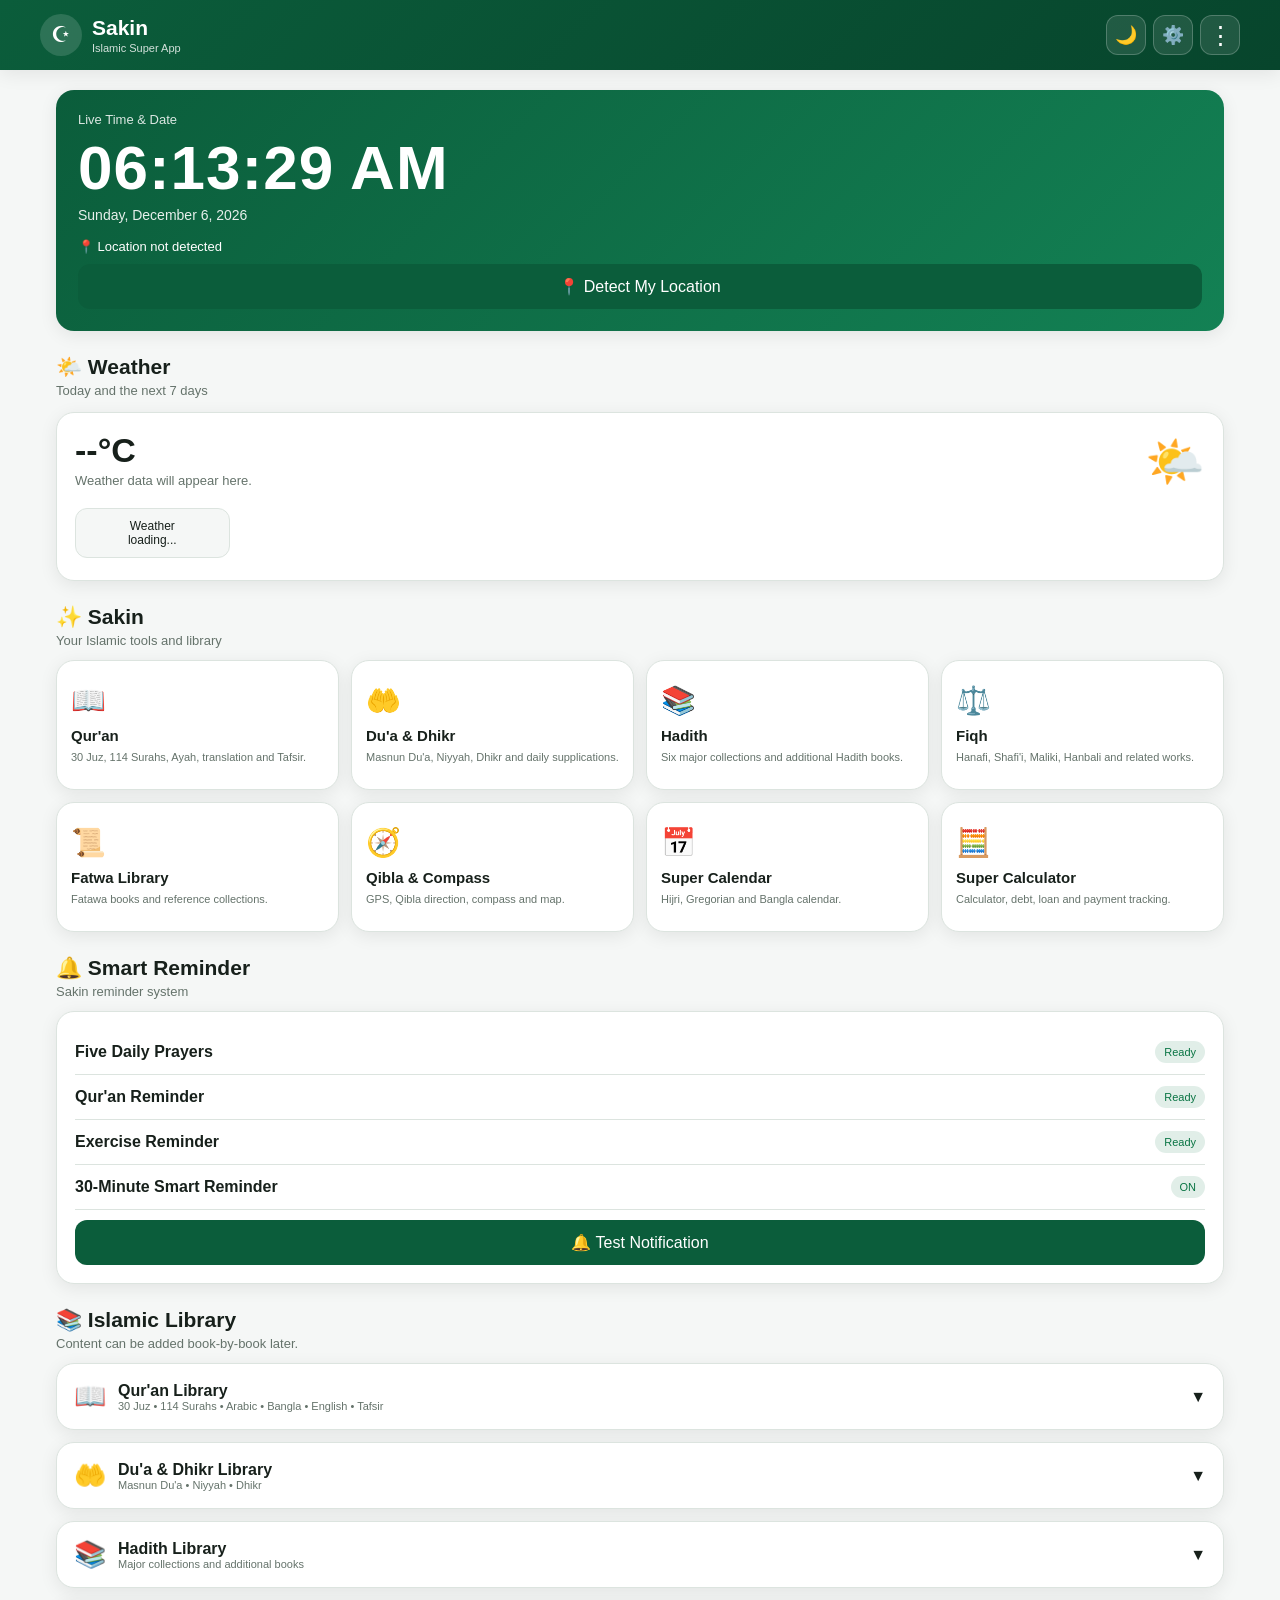
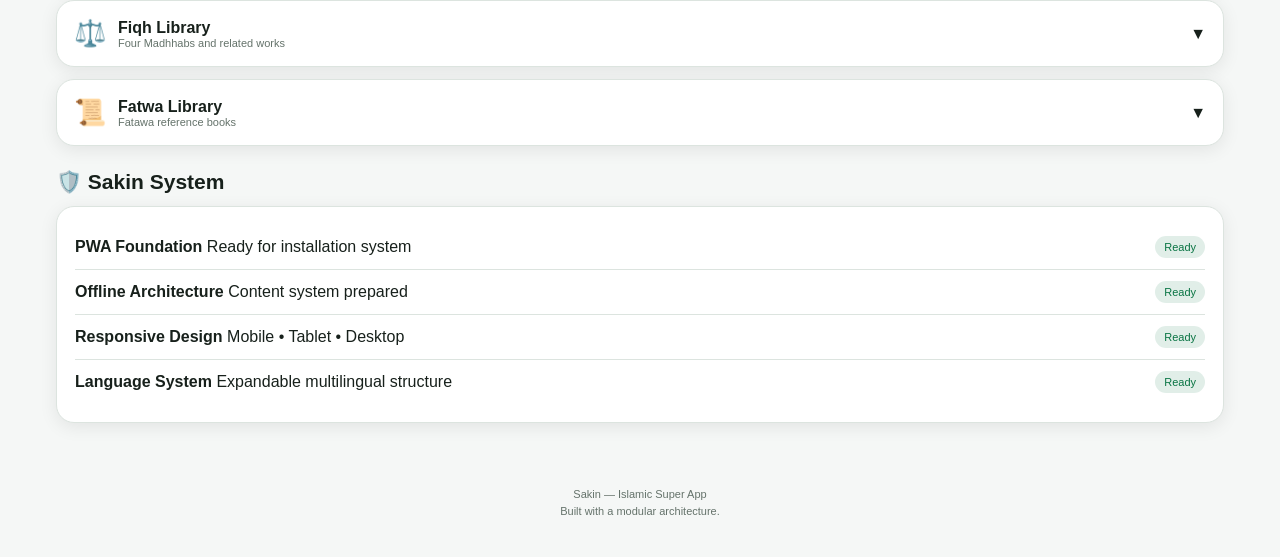
==== commit 55887ec0: "Update index.html" ====
--- a/index.html
+++ b/index.html
@@ -3924,6 +3924,367 @@
   );
 
 }
+  /* =====================================================
+   SAKIN QURAN - 114 SURAH LIBRARY
+   ===================================================== */
+
+function openSakinQuranSurahs() {
+
+  var reader = document.getElementById("sakin-quran-reader");
+
+  if (!reader) return;
+
+  var surahs = [
+    ["01","Al-Fatihah","الفاتحة"],
+    ["02","Al-Baqarah","البقرة"],
+    ["03","Aal-Imran","آل عمران"],
+    ["04","An-Nisa","النساء"],
+    ["05","Al-Ma'idah","المائدة"],
+    ["06","Al-An'am","الأنعام"],
+    ["07","Al-A'raf","الأعراف"],
+    ["08","Al-Anfal","الأنفال"],
+    ["09","At-Tawbah","التوبة"],
+    ["10","Yunus","يونس"],
+    ["11","Hud","هود"],
+    ["12","Yusuf","يوسف"],
+    ["13","Ar-Ra'd","الرعد"],
+    ["14","Ibrahim","إبراهيم"],
+    ["15","Al-Hijr","الحجر"],
+    ["16","An-Nahl","النحل"],
+    ["17","Al-Isra","الإسراء"],
+    ["18","Al-Kahf","الكهف"],
+    ["19","Maryam","مريم"],
+    ["20","Ta-Ha","طه"],
+    ["21","Al-Anbiya","الأنبياء"],
+    ["22","Al-Hajj","الحج"],
+    ["23","Al-Mu'minun","المؤمنون"],
+    ["24","An-Nur","النور"],
+    ["25","Al-Furqan","الفرقان"],
+    ["26","Ash-Shu'ara","الشعراء"],
+    ["27","An-Naml","النمل"],
+    ["28","Al-Qasas","القصص"],
+    ["29","Al-Ankabut","العنكبوت"],
+    ["30","Ar-Rum","الروم"],
+    ["31","Luqman","لقمان"],
+    ["32","As-Sajdah","السجدة"],
+    ["33","Al-Ahzab","الأحزاب"],
+    ["34","Saba","سبأ"],
+    ["35","Fatir","فاطر"],
+    ["36","Ya-Sin","يس"],
+    ["37","As-Saffat","الصافات"],
+    ["38","Sad","ص"],
+    ["39","Az-Zumar","الزمر"],
+    ["40","Ghafir","غافر"],
+    ["41","Fussilat","فصلت"],
+    ["42","Ash-Shura","الشورى"],
+    ["43","Az-Zukhruf","الزخرف"],
+    ["44","Ad-Dukhan","الدخان"],
+    ["45","Al-Jathiyah","الجاثية"],
+    ["46","Al-Ahqaf","الأحقاف"],
+    ["47","Muhammad","محمد"],
+    ["48","Al-Fath","الفتح"],
+    ["49","Al-Hujurat","الحجرات"],
+    ["50","Qaf","ق"],
+    ["51","Adh-Dhariyat","الذاريات"],
+    ["52","At-Tur","الطور"],
+    ["53","An-Najm","النجم"],
+    ["54","Al-Qamar","القمر"],
+    ["55","Ar-Rahman","الرحمن"],
+    ["56","Al-Waqi'ah","الواقعة"],
+    ["57","Al-Hadid","الحديد"],
+    ["58","Al-Mujadilah","المجادلة"],
+    ["59","Al-Hashr","الحشر"],
+    ["60","Al-Mumtahanah","الممتحنة"],
+    ["61","As-Saff","الصف"],
+    ["62","Al-Jumu'ah","الجمعة"],
+    ["63","Al-Munafiqun","المنافقون"],
+    ["64","At-Taghabun","التغابن"],
+    ["65","At-Talaq","الطلاق"],
+    ["66","At-Tahrim","التحريم"],
+    ["67","Al-Mulk","الملك"],
+    ["68","Al-Qalam","القلم"],
+    ["69","Al-Haqqah","الحاقة"],
+    ["70","Al-Ma'arij","المعارج"],
+    ["71","Nuh","نوح"],
+    ["72","Al-Jinn","الجن"],
+    ["73","Al-Muzzammil","المزمل"],
+    ["74","Al-Muddaththir","المدثر"],
+    ["75","Al-Qiyamah","القيامة"],
+    ["76","Al-Insan","الإنسان"],
+    ["77","Al-Mursalat","المرسلات"],
+    ["78","An-Naba","النبأ"],
+    ["79","An-Nazi'at","النازعات"],
+    ["80","Abasa","عبس"],
+    ["81","At-Takwir","التكوير"],
+    ["82","Al-Infitar","الانفطار"],
+    ["83","Al-Mutaffifin","المطففين"],
+    ["84","Al-Inshiqaq","الانشقاق"],
+    ["85","Al-Buruj","البروج"],
+    ["86","At-Tariq","الطارق"],
+    ["87","Al-A'la","الأعلى"],
+    ["88","Al-Ghashiyah","الغاشية"],
+    ["89","Al-Fajr","الفجر"],
+    ["90","Al-Balad","البلد"],
+    ["91","Ash-Shams","الشمس"],
+    ["92","Al-Layl","الليل"],
+    ["93","Ad-Duha","الضحى"],
+    ["94","Ash-Sharh","الشرح"],
+    ["95","At-Tin","التين"],
+    ["96","Al-Alaq","العلق"],
+    ["97","Al-Qadr","القدر"],
+    ["98","Al-Bayyinah","البينة"],
+    ["99","Az-Zalzalah","الزلزلة"],
+    ["100","Al-Adiyat","العاديات"],
+    ["101","Al-Qari'ah","القارعة"],
+    ["102","At-Takathur","التكاثر"],
+    ["103","Al-Asr","العصر"],
+    ["104","Al-Humazah","الهمزة"],
+    ["105","Al-Fil","الفيل"],
+    ["106","Quraysh","قريش"],
+    ["107","Al-Ma'un","الماعون"],
+    ["108","Al-Kawthar","الكوثر"],
+    ["109","Al-Kafirun","الكافرون"],
+    ["110","An-Nasr","النصر"],
+    ["111","Al-Masad","المسد"],
+    ["112","Al-Ikhlas","الإخلاص"],
+    ["113","Al-Falaq","الفلق"],
+    ["114","An-Nas","الناس"]
+  ];
+
+  reader.innerHTML = `
+    <div style="max-width:900px;margin:auto;">
+
+      <div style="
+        display:flex;
+        align-items:center;
+        gap:10px;
+        margin-bottom:18px;
+      ">
+
+        <button
+          type="button"
+          onclick="openQuranSection('home')"
+          style="
+            padding:10px 14px;
+            border-radius:10px;
+            border:1px solid rgba(128,128,128,.3);
+            background:transparent;
+            color:inherit;
+          "
+        >
+          ← Back
+        </button>
+
+        <strong style="font-size:20px;">
+          114 Surahs
+        </strong>
+
+      </div>
+
+      <div style="
+        display:grid;
+        gap:8px;
+      ">
+
+        ${surahs.map(function(surah) {
+
+          return `
+            <button
+              type="button"
+              onclick="openSakinSurah('${surah[0]}')"
+              style="
+                width:100%;
+                text-align:left;
+                padding:14px;
+                border-radius:12px;
+                border:1px solid rgba(128,128,128,.22);
+                background:transparent;
+                color:inherit;
+                cursor:pointer;
+              "
+            >
+
+              <div style="
+                display:flex;
+                align-items:center;
+                gap:12px;
+              ">
+
+                <span style="
+                  min-width:32px;
+                  height:32px;
+                  display:flex;
+                  align-items:center;
+                  justify-content:center;
+                  border-radius:50%;
+                  background:rgba(128,128,128,.12);
+                  font-size:12px;
+                ">
+                  ${surah[0]}
+                </span>
+
+                <div style="flex:1;">
+
+                  <strong>
+                    ${surah[1]}
+                  </strong>
+
+                  <div style="
+                    font-size:11px;
+                    color:var(--muted);
+                    margin-top:3px;
+                  ">
+                    Surah ${surah[0]}
+                  </div>
+
+                </div>
+
+                <span style="
+                  font-size:20px;
+                  direction:rtl;
+                ">
+                  ${surah[2]}
+                </span>
+
+              </div>
+
+            </button>
+          `;
+
+        }).join("")}
+
+      </div>
+
+    </div>
+  `;
+
+}
+
+
+/* =====================================================
+   SURAH READER ENTRY
+   ===================================================== */
+
+function openSakinSurah(surahNumber) {
+
+  var reader =
+    document.getElementById("sakin-quran-reader");
+
+  if (!reader) return;
+
+  reader.innerHTML = `
+    <div style="max-width:900px;margin:auto;">
+
+      <button
+        type="button"
+        onclick="openSakinQuranSurahs()"
+        style="
+          padding:10px 14px;
+          border-radius:10px;
+          border:1px solid rgba(128,128,128,.3);
+          background:transparent;
+          color:inherit;
+          margin-bottom:20px;
+        "
+      >
+        ← Surah List
+      </button>
+
+      <div style="
+        text-align:center;
+        padding:25px 10px;
+      ">
+
+        <div style="
+          font-size:28px;
+          direction:rtl;
+          margin-bottom:10px;
+        ">
+          القرآن الكريم
+        </div>
+
+        <h2>
+          Surah ${surahNumber}
+        </h2>
+
+        <p style="
+          color:var(--muted);
+          font-size:13px;
+        ">
+          Quran Reader
+        </p>
+
+      </div>
+
+      <div style="
+        padding:18px;
+        border-radius:14px;
+        border:1px solid rgba(128,128,128,.25);
+      ">
+
+        <strong>Reading options</strong>
+
+        <div style="
+          margin-top:12px;
+          display:grid;
+          grid-template-columns:repeat(auto-fit,minmax(130px,1fr));
+          gap:8px;
+        ">
+
+          <button type="button">
+            Arabic
+          </button>
+
+          <button type="button">
+            Bangla
+          </button>
+
+          <button type="button">
+            English
+          </button>
+
+          <button type="button">
+            Word-by-word
+          </button>
+
+          <button type="button">
+            Line-by-line
+          </button>
+
+          <button type="button">
+            Tafsir
+          </button>
+
+          <button type="button">
+            🔊 Audio
+          </button>
+
+          <button type="button">
+            🔖 Bookmark
+          </button>
+
+        </div>
+
+      </div>
+
+      <div style="
+        margin-top:15px;
+        padding:20px;
+        text-align:center;
+        border-radius:14px;
+        border:1px solid rgba(128,128,128,.25);
+      ">
+
+        <div style="font-size:13px;color:var(--muted);">
+          Quran content will be loaded into this reader.
+        </div>
+
+      </div>
+
+    </div>
+  `;
+
+}
   </script>
 
 </body>
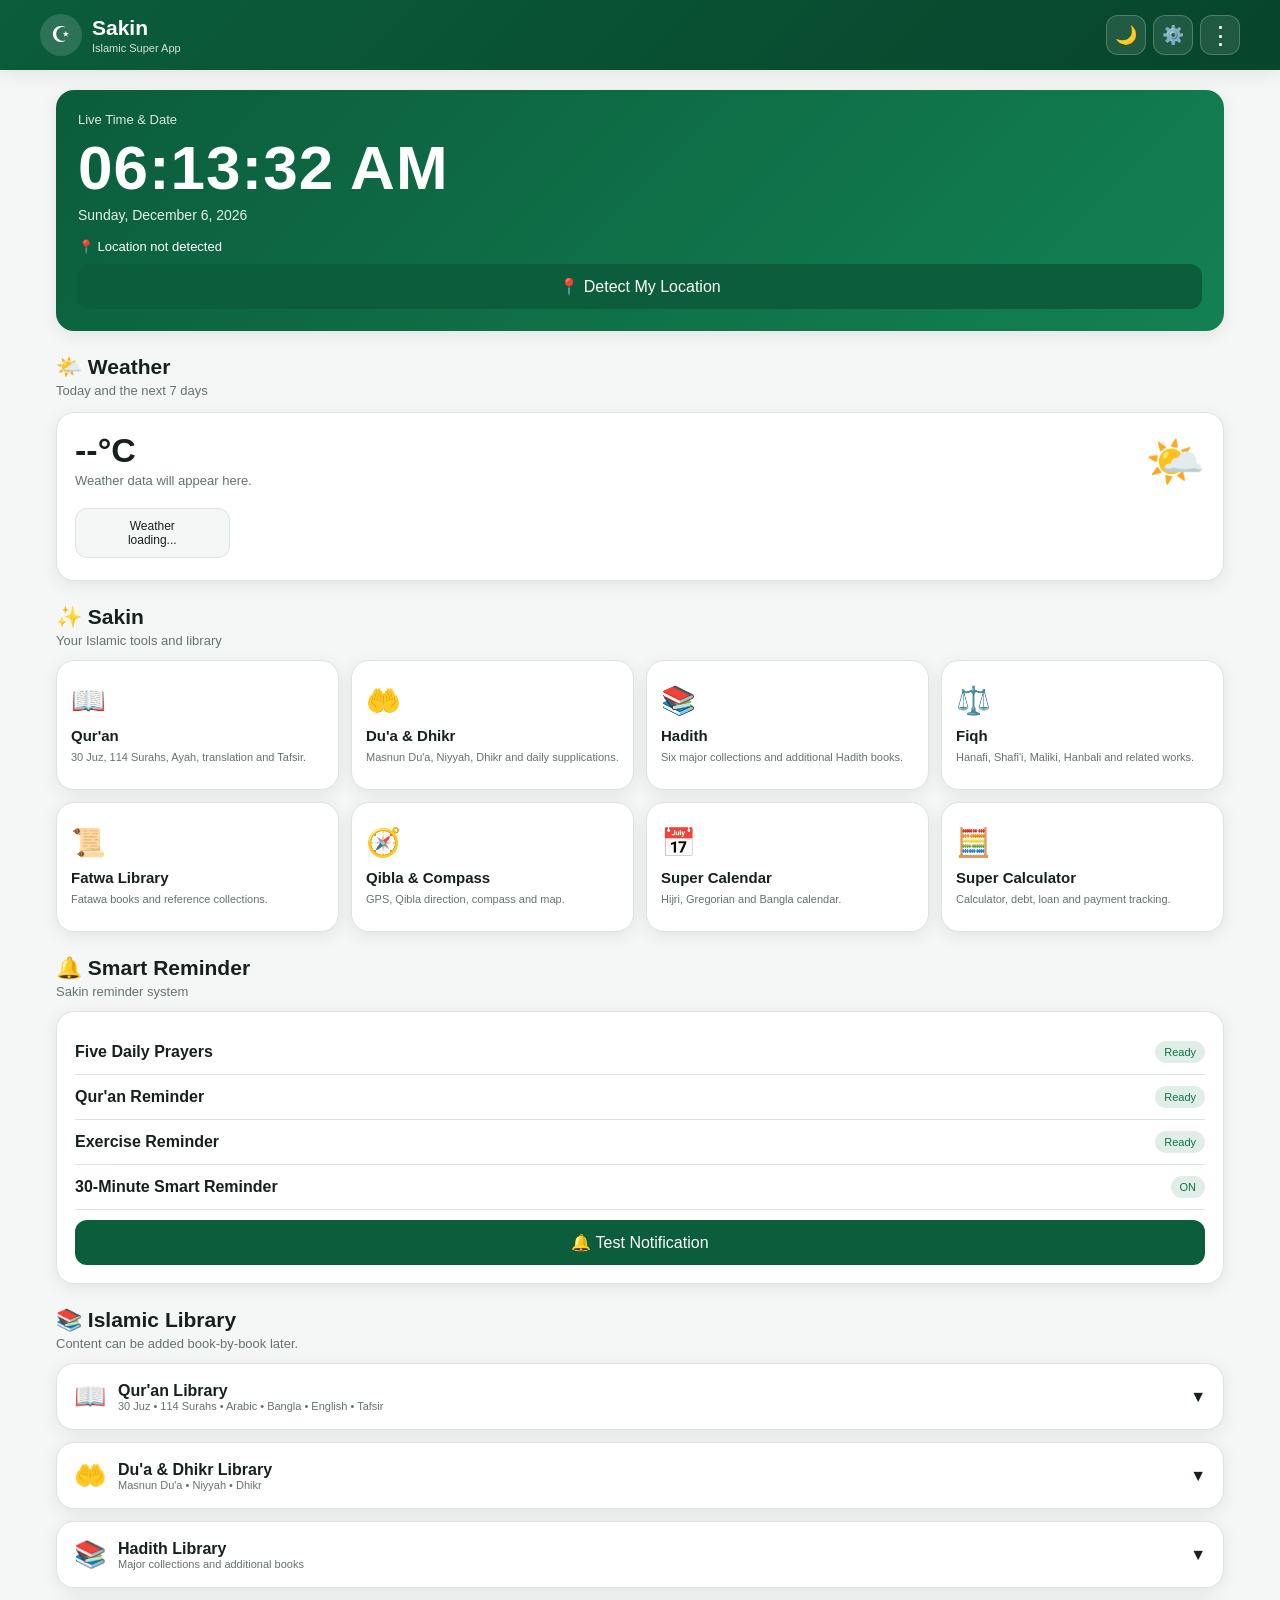
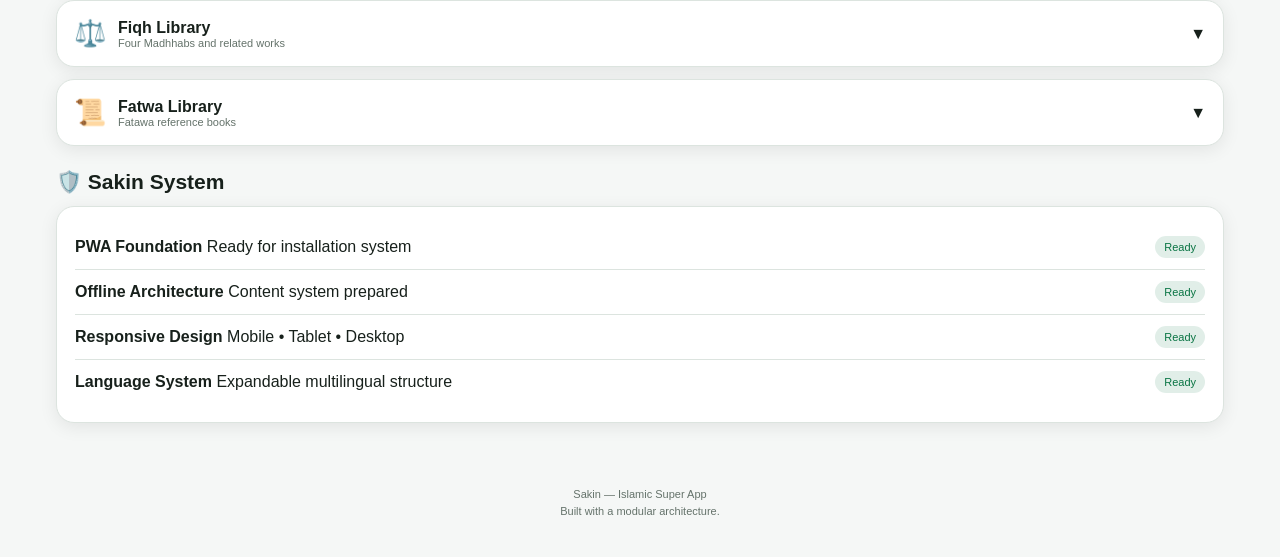
==== commit 11a9a1f0: "Update index.html" ====
--- a/index.html
+++ b/index.html
@@ -4285,6 +4285,264 @@
   `;
 
 }
+    /* =====================================================
+   SAKIN QURAN - 30 JUZ / PARA LIBRARY
+   ===================================================== */
+
+function openSakinQuranJuz() {
+
+  var reader =
+    document.getElementById("sakin-quran-reader");
+
+  if (!reader) return;
+
+  var juzList = [
+    ["01","Alif Lam Mim","الم"],
+    ["02","Sayaqul","سَيَقُولُ"],
+    ["03","Tilkal Rusul","تِلْكَ الرُّسُلُ"],
+    ["04","Lan Tanaalu","لَنْ تَنَالُوا"],
+    ["05","Wal Muhsanat","وَالْمُحْصَنَاتُ"],
+    ["06","La Yuhibbullah","لَا يُحِبُّ اللَّهُ"],
+    ["07","Wa Iza Samiu","وَإِذَا سَمِعُوا"],
+    ["08","Wa Lau Annana","وَلَوْ أَنَّنَا"],
+    ["09","Qalal Mala'u","قَالَ الْمَلَأُ"],
+    ["10","Wa A'lamu","وَاعْلَمُوا"],
+    ["11","Ya'tazirun","يَعْتَذِرُونَ"],
+    ["12","Wa Ma Min Dabbah","وَمَا مِنْ دَابَّةٍ"],
+    ["13","Wa Ma Ubarri'u","وَمَا أُبَرِّئُ"],
+    ["14","Rubama","رُبَمَا"],
+    ["15","Subhanalladhi","سُبْحَانَ الَّذِي"],
+    ["16","Qala Alam","قَالَ أَلَمْ"],
+    ["17","Iqtaraba","اقْتَرَبَ"],
+    ["18","Qad Aflaha","قَدْ أَفْلَحَ"],
+    ["19","Wa Qalalladhina","وَقَالَ الَّذِينَ"],
+    ["20","A'man Khalaq","أَمَّنْ خَلَقَ"],
+    ["21","Utlu Ma Uhiya","اتْلُ مَا أُوحِيَ"],
+    ["22","Wa Man Yaqnut","وَمَنْ يَقْنُتْ"],
+    ["23","Wa Mali","وَمَا لِيَ"],
+    ["24","Faman Azlam","فَمَنْ أَظْلَمُ"],
+    ["25","Ilayhi Yuraddu","إِلَيْهِ يُرَدُّ"],
+    ["26","Ha Mim","حم"],
+    ["27","Qala Fama Khatbukum","قَالَ فَمَا خَطْبُكُمْ"],
+    ["28","Qad Sami Allah","قَدْ سَمِعَ اللَّهُ"],
+    ["29","Tabarakalladhi","تَبَارَكَ الَّذِي"],
+    ["30","Amma","عَمَّ"]
+  ];
+
+  reader.innerHTML = `
+    <div style="max-width:900px;margin:auto;">
+
+      <div style="
+        display:flex;
+        align-items:center;
+        gap:10px;
+        margin-bottom:20px;
+      ">
+
+        <button
+          type="button"
+          onclick="openQuranSection('home')"
+          style="
+            padding:10px 14px;
+            border-radius:10px;
+            border:1px solid rgba(128,128,128,.3);
+            background:transparent;
+            color:inherit;
+          "
+        >
+          ← Back
+        </button>
+
+        <strong style="font-size:20px;">
+          30 Juz / Para
+        </strong>
+
+      </div>
+
+      <div style="
+        display:grid;
+        gap:8px;
+      ">
+
+        ${juzList.map(function(juz) {
+
+          return `
+            <button
+              type="button"
+              onclick="openSakinJuz('${juz[0]}')"
+              style="
+                width:100%;
+                text-align:left;
+                padding:15px;
+                border-radius:12px;
+                border:1px solid rgba(128,128,128,.22);
+                background:transparent;
+                color:inherit;
+                cursor:pointer;
+              "
+            >
+
+              <div style="
+                display:flex;
+                align-items:center;
+                gap:12px;
+              ">
+
+                <span style="
+                  min-width:36px;
+                  height:36px;
+                  display:flex;
+                  align-items:center;
+                  justify-content:center;
+                  border-radius:50%;
+                  background:rgba(128,128,128,.12);
+                  font-size:12px;
+                ">
+                  Juz ${juz[0]}
+                </span>
+
+                <div style="flex:1;">
+
+                  <strong>
+                    Juz ${juz[0]}
+                  </strong>
+
+                  <div style="
+                    font-size:11px;
+                    color:var(--muted);
+                    margin-top:3px;
+                  ">
+                    ${juz[1]}
+                  </div>
+
+                </div>
+
+                <span style="
+                  font-size:19px;
+                  direction:rtl;
+                ">
+                  ${juz[2]}
+                </span>
+
+              </div>
+
+            </button>
+          `;
+
+        }).join("")}
+
+      </div>
+
+    </div>
+  `;
+
+}
+
+
+/* =====================================================
+   JUZ READER ENTRY
+   ===================================================== */
+
+function openSakinJuz(juzNumber) {
+
+  var reader =
+    document.getElementById("sakin-quran-reader");
+
+  if (!reader) return;
+
+  reader.innerHTML = `
+    <div style="max-width:900px;margin:auto;">
+
+      <button
+        type="button"
+        onclick="openSakinQuranJuz()"
+        style="
+          padding:10px 14px;
+          border-radius:10px;
+          border:1px solid rgba(128,128,128,.3);
+          background:transparent;
+          color:inherit;
+          margin-bottom:20px;
+        "
+      >
+        ← Juz List
+      </button>
+
+      <div style="
+        text-align:center;
+        padding:25px 10px;
+      ">
+
+        <div style="
+          font-size:28px;
+          direction:rtl;
+          margin-bottom:10px;
+        ">
+          القرآن الكريم
+        </div>
+
+        <h2>
+          Juz ${juzNumber}
+        </h2>
+
+        <p style="
+          color:var(--muted);
+          font-size:13px;
+        ">
+          Juz / Para Reader
+        </p>
+
+      </div>
+
+      <div style="
+        padding:20px;
+        border-radius:14px;
+        border:1px solid rgba(128,128,128,.25);
+      ">
+
+        <strong>Reading options</strong>
+
+        <div style="
+          margin-top:12px;
+          display:grid;
+          grid-template-columns:repeat(auto-fit,minmax(130px,1fr));
+          gap:8px;
+        ">
+
+          <button type="button">Arabic</button>
+          <button type="button">Bangla</button>
+          <button type="button">English</button>
+          <button type="button">Word-by-word</button>
+          <button type="button">Line-by-line</button>
+          <button type="button">Tafsir</button>
+          <button type="button">🔊 Audio</button>
+          <button type="button">🔖 Bookmark</button>
+
+        </div>
+
+      </div>
+
+      <div style="
+        margin-top:15px;
+        padding:20px;
+        text-align:center;
+        border-radius:14px;
+        border:1px solid rgba(128,128,128,.25);
+      ">
+
+        <div style="
+          color:var(--muted);
+          font-size:13px;
+        ">
+          Quran content will be loaded into this Juz reader.
+        </div>
+
+      </div>
+
+    </div>
+  `;
+
+}
   </script>
 
 </body>
